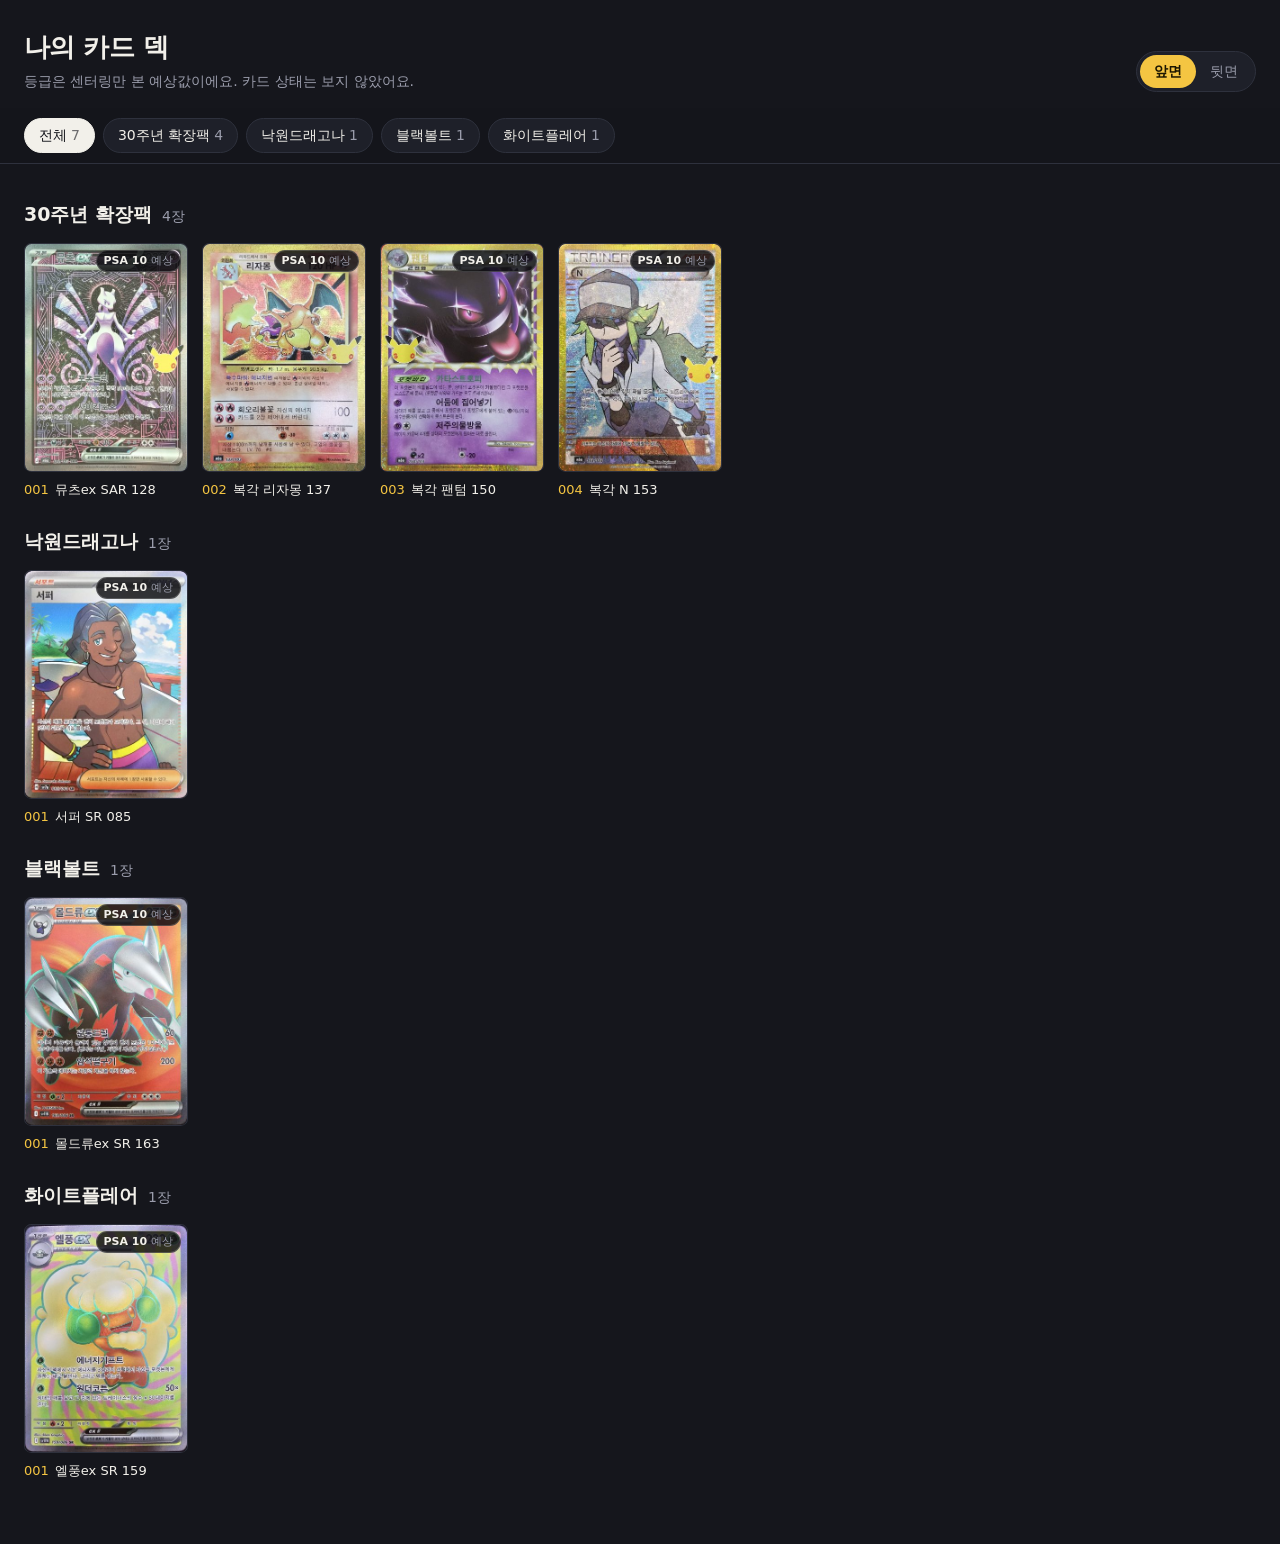
==== index.html @ 9128976f "상세 감정 화면 추가, 카드 4장 추가(복각 N, 서퍼, 몰드류ex, 엘풍ex) - 상세 감정(모서리, 옆면): add.py가 card-centering의 condition.py로" ====
<!doctype html>
<html lang="ko">
<head>
<meta charset="utf-8">
<meta name="viewport" content="width=device-width, initial-scale=1">
<meta name="color-scheme" content="dark">
<meta name="theme-color" content="#15161c">
<meta name="description" content="세트별로 모은 카드의 앞뒷면 사진과 센터링 측정값">
<title>나의 카드 덱</title>
<link rel="stylesheet" href="style.css">
</head>
<body>
<header class="top">
  <div class="title">
    <h1>나의 카드 덱</h1>
    <p id="summary" class="summary"></p>
  </div>
  <div class="side-toggle" role="group" aria-label="보이는 면">
    <button type="button" data-side="front" aria-pressed="true">앞면</button>
    <button type="button" data-side="back" aria-pressed="false">뒷면</button>
  </div>
</header>

<nav id="tabs" class="tabs" aria-label="세트"></nav>

<main id="deck"></main>

<div id="viewer" class="viewer" hidden>
  <div class="viewer-backdrop" data-close></div>
  <div class="viewer-body" role="dialog" aria-modal="true" aria-labelledby="viewer-name">
    <button type="button" class="icon-btn close" data-close aria-label="닫기">
      <svg class="ico" viewBox="0 0 24 24"><path d="M6 6l12 12M18 6L6 18"/></svg>
    </button>
    <div class="stage">
      <button type="button" class="icon-btn nav prev" aria-label="이전 카드">
        <svg class="ico" viewBox="0 0 24 24"><path d="M15 5l-7 7 7 7"/></svg>
      </button>
      <div class="flip" id="flip" role="button" tabindex="0" aria-label="카드 뒤집기" title="눌러서 뒤집기">
        <div class="flip-inner">
          <div class="face face-front"></div>
          <div class="face face-back"></div>
        </div>
      </div>
      <button type="button" class="icon-btn nav next" aria-label="다음 카드">
        <svg class="ico" viewBox="0 0 24 24"><path d="M9 5l7 7-7 7"/></svg>
      </button>
    </div>
    <aside class="viewer-info">
      <p class="viewer-set" id="viewer-set"></p>
      <h2 id="viewer-name"></h2>
      <button type="button" class="flip-btn" id="flip-btn">
        <svg class="ico" viewBox="0 0 24 24"><path d="M4 12a8 8 0 0 1 14-5.3M20 12a8 8 0 0 1-14 5.3M18 3v4h-4M6 21v-4h4"/></svg>
        <span>뒤집기</span>
      </button>
      <section class="centering" id="centering" aria-label="센터링"></section>
      <section class="inspect" id="inspect" aria-label="상세 감정"></section>
    </aside>
  </div>
</div>

<div id="inspector" class="inspector" hidden role="dialog" aria-modal="true" aria-labelledby="insp-title">
  <header class="insp-bar">
    <button type="button" class="back-btn" id="insp-back">
      <svg class="ico" viewBox="0 0 24 24"><path d="M15 5l-7 7 7 7"/></svg>
      <span>카드로</span>
    </button>
    <div class="insp-title">
      <p class="viewer-set" id="insp-set"></p>
      <h2 id="insp-title"></h2>
    </div>
    <button type="button" class="mark-toggle" id="insp-toggle" aria-pressed="true">레드마크 표시</button>
  </header>
  <div class="insp-body" id="insp-body"></div>
  <p class="cnote insp-note">등급이 아니라 사진으로 찾은 흠 의심 자리예요. 빨간 번호는 흠 의심, 주황 점선은 조명 반사일 수 있는 곳이에요. 목록을 누르면 카드 위 표시가 깜빡여요. 루페로 한 번 더 확인해 주세요.</p>
</div>

<script src="cards.js"></script>
<script src="app.js"></script>
</body>
</html>
---- style.css ----
:root {
  --bg: #15161c;
  --panel: #1e2029;
  --line: #2e313d;
  --ink: #f2f0ea;
  --muted: #9a9cab;
  --accent: #f4c542;
  --accent-ink: #1b1600;
  --warn: #ff9f6b;
  --scrim: rgba(8, 8, 12, .9);
  --chip-bg: rgba(10, 10, 14, .82);
  --chip-line: rgba(255, 255, 255, .18);
  --mark-red: #ef4444;
  --mark-amber: #f59e0b;
  color-scheme: dark;
  --card-ratio: 63 / 88;
  --radius: 4.5% / 3.2%;
}

* { box-sizing: border-box; }
html { -webkit-text-size-adjust: 100%; }
body {
  margin: 0;
  background: var(--bg);
  color: var(--ink);
  font-family: Pretendard, "Apple SD Gothic Neo", "Malgun Gothic", system-ui, sans-serif;
  line-height: 1.5;
}
button { font: inherit; color: inherit; cursor: pointer; }
::selection { background: var(--accent); color: var(--accent-ink); }
:focus-visible { outline: 2px solid var(--accent); outline-offset: 2px; }
.ico { width: 20px; height: 20px; fill: none; stroke: currentColor; stroke-width: 2; stroke-linecap: round; stroke-linejoin: round; }

/* 상단 */
.top {
  display: flex; align-items: flex-end; justify-content: space-between; gap: 16px;
  padding: 28px 24px 16px; max-width: 1280px; margin: 0 auto;
}
h1 { margin: 0; font-size: 26px; letter-spacing: -0.02em; }
.summary { margin: 4px 0 0; color: var(--muted); font-size: 14px; }
.side-toggle { display: inline-flex; background: var(--panel); border: 1px solid var(--line); border-radius: 999px; padding: 3px; flex: none; }
.side-toggle button { position: relative; border: 0; background: none; padding: 6px 14px; border-radius: 999px; font-size: 14px; color: var(--muted); }
.side-toggle button[aria-pressed="true"] { background: var(--accent); color: var(--accent-ink); font-weight: 700; }

/* 세트 탭 */
.tabs {
  position: sticky; top: 0; z-index: 5;
  display: flex; gap: 8px; overflow-x: auto; scrollbar-width: none;
  padding: 10px 24px; background: color-mix(in srgb, var(--bg) 92%, transparent);
  backdrop-filter: blur(8px); border-bottom: 1px solid var(--line);
}
.tabs::-webkit-scrollbar { display: none; }
/* 보이는 크기는 그대로 두고 누르는 영역만 위아래로 넓혀 44px 가까이 */
.side-toggle button::after, .tab::after { content: ""; position: absolute; inset: -6px 0; }
.tab {
  position: relative; flex: none; border: 1px solid var(--line); background: var(--panel);
  padding: 6px 14px; border-radius: 999px; font-size: 14px; white-space: nowrap;
}
.tab .count { color: var(--muted); margin-left: 4px; font-variant-numeric: tabular-nums; }
.tab[aria-pressed="true"] { background: var(--ink); color: var(--bg); border-color: var(--ink); }
.tab[aria-pressed="true"] .count { color: inherit; opacity: .6; }

/* 덱 */
main { max-width: 1280px; margin: 0 auto; padding: 8px 24px 64px; }
.set { padding-top: 28px; scroll-margin-top: 56px; }
.set-head { display: flex; align-items: baseline; gap: 10px; margin-bottom: 14px; }
.set-head h2 { margin: 0; font-size: 19px; }
.set-head span { color: var(--muted); font-size: 14px; }
.grid { display: grid; grid-template-columns: repeat(auto-fill, minmax(150px, 1fr)); gap: 18px 14px; }

.card { all: unset; cursor: pointer; display: block; }
.card:focus-visible { outline: none; }
.card:focus-visible .thumb { outline: 3px solid var(--accent); outline-offset: 3px; }
.thumb {
  position: relative; aspect-ratio: var(--card-ratio); border-radius: var(--radius);
  overflow: hidden; background: var(--panel); border: 1px solid var(--line);
  transition: transform .18s ease, box-shadow .18s ease;
}
.card:hover .thumb { transform: translateY(-4px); box-shadow: 0 12px 24px rgba(0,0,0,.45); }
.thumb img, .face img { width: 100%; height: 100%; object-fit: cover; display: block; }
.missing { position: absolute; inset: 0; display: grid; place-items: center; color: var(--muted); font-size: 13px; text-align: center; padding: 8px; }
.card-meta { display: flex; gap: 6px; margin-top: 8px; font-size: 13px; }
.card-meta .no { color: var(--accent); font-variant-numeric: tabular-nums; flex: none; }
.card-meta .name { overflow: hidden; text-overflow: ellipsis; white-space: nowrap; }

/* 빈 상태 */
.empty { max-width: 560px; margin: 48px auto; background: var(--panel); border: 1px solid var(--line); border-radius: 12px; padding: 24px; }
.empty h2 { margin: 0 0 8px; font-size: 18px; }
.empty code, .empty pre { font-family: Consolas, "D2Coding", monospace; font-size: 13px; }
.empty pre { background: var(--bg); padding: 12px; border-radius: 8px; overflow-x: auto; }
.empty p { color: var(--muted); margin: 8px 0; }

/* 크게 보기 */
.viewer { position: fixed; inset: 0; z-index: 20; overflow-y: auto; }
.viewer[hidden] { display: none; }
.viewer-backdrop { position: fixed; inset: 0; background: var(--scrim); }
.viewer-body {
  position: relative; min-height: 100%; display: flex; align-items: flex-start; justify-content: center;
  gap: 28px; padding: 24px 72px; pointer-events: none;
}
.viewer-body > * { pointer-events: auto; }
/* 오른쪽 설명이 길어져도 카드는 화면 가운데에 붙어 있게 */
.stage { display: flex; align-items: center; gap: 16px; position: sticky; top: max(24px, calc(50vh - min(279px, 50vh - 32px))); }
.flip { width: min(400px, calc((100vh - 64px) * 63 / 88)); width: min(400px, calc((100dvh - 64px) * 63 / 88)); aspect-ratio: var(--card-ratio); perspective: 1600px; cursor: pointer; flex: none; }
.flip-inner { position: relative; width: 100%; height: 100%; transform-style: preserve-3d; transition: transform .55s cubic-bezier(.3,.7,.3,1); }
.flip:focus-visible { outline: none; }
.flip:focus-visible .face { outline: 3px solid var(--accent); outline-offset: 4px; }
.flip.flipped .flip-inner { transform: rotateY(180deg); }
.face { position: absolute; inset: 0; backface-visibility: hidden; border-radius: var(--radius); overflow: hidden; background: var(--panel); box-shadow: 0 20px 50px rgba(0,0,0,.6); }
.face-back { transform: rotateY(180deg); }
.viewer-info { width: 320px; flex: none; margin-top: max(0px, calc(50vh - min(279px, 50vh - 32px) - 24px)); padding-bottom: 24px; }
.viewer-set { margin: 0; color: var(--muted); font-size: 13px; }
.viewer-info h2 { margin: 2px 0 12px; font-size: 20px; }
.icon-btn { border: 1px solid var(--line); background: var(--panel); width: 44px; height: 44px; border-radius: 50%; display: grid; place-items: center; flex: none; }
.icon-btn:disabled { opacity: .25; cursor: default; }
.close { position: fixed; top: 16px; right: 16px; z-index: 2; }
.flip-btn { display: inline-flex; align-items: center; gap: 6px; border: 0; background: var(--accent); color: var(--accent-ink); font-weight: 700; padding: 8px 16px; border-radius: 999px; }
.flip-btn .ico { width: 18px; height: 18px; }

/* 센터링 */
.centering { margin-top: 20px; background: var(--panel); border: 1px solid var(--line); border-radius: 12px; padding: 16px; font-size: 14px; }
.centering h3 { margin: 0 0 10px; font-size: 14px; color: var(--muted); font-weight: 600; }
.ctable { width: 100%; border-collapse: collapse; font-variant-numeric: tabular-nums; }
.ctable th, .ctable td { padding: 6px 4px; text-align: left; border-bottom: 1px solid var(--line); }
.ctable thead th { color: var(--muted); font-weight: 500; font-size: 12px; }
.ctable tbody th { font-weight: 600; width: 3.5em; }
.ctable tr.now th { color: var(--accent); }
.ctable .low { display: block; color: var(--warn); font-size: 11px; }
.grades-title { margin: 16px 0 8px !important; }
.grades { display: grid; grid-template-columns: 1fr 1fr; gap: 6px; margin: 0 0 10px; }
.grade { background: var(--bg); border: 1px solid var(--line); border-radius: 8px; padding: 6px 10px; }
.grade .co { display: block; font-size: 11px; color: var(--muted); }
.grade .g { font-weight: 700; }
.grade .edge { margin-left: 4px; font-size: 11px; color: var(--accent); font-weight: 600; }
.grade .by { display: block; margin-top: 2px; font-size: 11px; color: var(--muted); }
.edges { margin: 0 0 12px; padding: 0; list-style: none; font-size: 12px; color: var(--muted); }
.edges li { padding: 3px 0 3px 10px; text-indent: -10px; }
.edges b { color: var(--accent); font-weight: 600; }
.overlays { display: flex; gap: 12px; font-size: 13px; }
.overlays a { color: var(--ink); text-underline-offset: 3px; }
.cnote { margin: 10px 0 0; color: var(--muted); font-size: 12px; line-height: 1.6; }
.centering.none { color: var(--muted); }

/* 상세 감정: 카드 위 레드마크 */
.marks { position: absolute; inset: 0; width: 100%; height: 100%; pointer-events: none; overflow: visible; }
.inspector.hide-marks .marks { display: none; }
.mark .ring { fill: none; stroke-width: .45; }
.mark.find .ring { stroke: var(--mark-red); }
.mark.sus .ring { stroke: var(--mark-amber); stroke-dasharray: 1 .7; }
.mark .dot { stroke: rgba(0, 0, 0, .55); stroke-width: .15; }
.mark.find .dot { fill: var(--mark-red); }
.mark.sus .dot { fill: var(--mark-amber); }
.mark text { fill: #fff; font-size: 1.9px; font-weight: 700; text-anchor: middle; dominant-baseline: central; }
.mark.sus text { fill: #1b1200; }
.mark.pulse .ring { animation: mark-pulse .5s ease-out 3; transform-box: fill-box; transform-origin: center; }
@keyframes mark-pulse { 0% { transform: scale(1); } 50% { transform: scale(1.6); stroke-width: .7; } 100% { transform: scale(1); } }

.inspect { margin-top: 12px; background: var(--panel); border: 1px solid var(--line); border-radius: 12px; padding: 16px; font-size: 14px; text-align: left; }
.inspect-head { display: flex; align-items: center; justify-content: space-between; gap: 8px; margin-bottom: 8px; }
.inspect h3 { margin: 0; font-size: 14px; color: var(--muted); font-weight: 600; }
.mark-toggle { position: relative; border: 1px solid var(--line); background: var(--bg); color: var(--muted); border-radius: 999px; padding: 4px 12px; font-size: 12px; }
.mark-toggle::after { content: ""; position: absolute; inset: -8px -4px; }
.mark-toggle[aria-pressed="true"] { border-color: var(--mark-red); color: var(--mark-red); }
.inspect h4 { margin: 12px 0 6px; font-size: 13px; font-weight: 600; }
.inspect h4 .cnt { color: var(--muted); font-weight: 400; margin-left: 6px; }
.mlist { list-style: none; margin: 0; padding: 0; display: grid; gap: 2px; }
.mlist button { all: unset; box-sizing: border-box; display: flex; gap: 8px; align-items: flex-start; width: 100%; padding: 6px 8px; border-radius: 8px; cursor: pointer; font-size: 13px; line-height: 1.45; }
.mlist button:hover { background: var(--bg); }
.mlist button:focus-visible { outline: 2px solid var(--accent); outline-offset: 1px; }
.mlist .no { flex: none; min-width: 24px; height: 20px; padding: 0 5px; border-radius: 999px; display: grid; place-items: center; font-size: 11px; font-weight: 700; color: #fff; font-variant-numeric: tabular-nums; }
.mlist .find .no { background: var(--mark-red); }
.mlist .sus .no { background: var(--mark-amber); color: #1b1200; }
.inspect .none-line { margin: 4px 0 0; color: var(--muted); font-size: 13px; }
.inspect .sum { margin: 0 0 12px; font-size: 13px; }
.inspect .sum b { color: var(--mark-red); }
.open-insp { display: inline-flex; align-items: center; gap: 6px; border: 1px solid var(--mark-red); background: transparent; color: var(--ink); font-weight: 600; padding: 8px 16px; border-radius: 999px; }
.open-insp:hover { background: color-mix(in srgb, var(--mark-red) 14%, transparent); }
.open-insp .ico { width: 16px; height: 16px; }

/* 상세 감정 화면 (크게 보기와 따로) */
.inspector { position: fixed; inset: 0; z-index: 30; overflow-y: auto; background: var(--bg); }
.inspector[hidden] { display: none; }
.insp-bar { position: sticky; top: 0; z-index: 2; display: flex; align-items: center; gap: 16px; padding: 12px 24px;
  background: color-mix(in srgb, var(--bg) 92%, transparent); backdrop-filter: blur(8px); border-bottom: 1px solid var(--line); }
.back-btn { position: relative; display: inline-flex; align-items: center; gap: 4px; border: 1px solid var(--line); background: var(--panel); border-radius: 999px; padding: 8px 14px 8px 10px; flex: none; }
.back-btn::after { content: ""; position: absolute; inset: -4px 0; }
.insp-title { flex: 1; min-width: 0; }
.insp-title h2 { margin: 0; font-size: 18px; overflow: hidden; text-overflow: ellipsis; white-space: nowrap; }
.insp-body { max-width: 1120px; margin: 0 auto; padding: 24px; display: grid; grid-template-columns: 1fr 1fr; gap: 32px; }
.iface h3 { margin: 0 0 12px; font-size: 16px; }
.iface h3 .cnt { color: var(--muted); font-weight: 400; font-size: 13px; margin-left: 8px; }
.ifig { position: relative; width: min(100%, 480px); aspect-ratio: var(--card-ratio); border-radius: var(--radius); overflow: hidden; background: var(--panel); box-shadow: 0 16px 40px rgba(0,0,0,.5); margin: 0 0 16px; }
.ifig img { width: 100%; height: 100%; object-fit: cover; display: block; }
.iface .mlist { max-width: 480px; }
.iface .cnote { max-width: 480px; }
.insp-note { max-width: 1120px; margin: 0 auto; padding: 0 24px 40px; }

/* 덱 썸네일의 등급 표시 */
.badge { position: absolute; top: 6px; right: 6px; background: var(--chip-bg); color: var(--ink); font-size: 11px; font-weight: 700; padding: 2px 7px; border-radius: 999px; border: 1px solid var(--chip-line); white-space: nowrap; }
.badge .x { font-weight: 500; color: var(--muted); }

@media (max-width: 860px) {
  .viewer-body { flex-direction: column; justify-content: flex-start; gap: 16px; padding: 76px 16px 32px; }
  .viewer-body { align-items: center; }
  .stage { gap: 10px; position: static; }
  .inspect-head { justify-content: flex-start; }
  .flip { width: min(calc(100vw - 128px), 360px); }
  .viewer-info { width: min(100%, 420px); text-align: center; margin-top: 0; }
  .centering { text-align: left; }
}
@media (max-width: 860px) {
  .insp-body { grid-template-columns: 1fr; padding: 16px; gap: 28px; }
  .ifig { width: min(100%, 420px); margin-inline: auto; }
  .insp-bar { padding: 10px 16px; gap: 10px; }
  .insp-title h2 { font-size: 16px; }
  .insp-note { padding: 0 16px 32px; }
}
@media (max-width: 600px) {
  .top { padding: 20px 16px 12px; }
  h1 { font-size: 22px; }
  .tabs { padding: 8px 16px; }
  main { padding: 4px 16px 48px; }
  .grid { grid-template-columns: repeat(auto-fill, minmax(104px, 1fr)); gap: 14px 10px; }
  .badge { top: 4px; right: 4px; font-size: 10px; padding: 1px 5px; }
  .stage { display: grid; grid-template-columns: 1fr 1fr; justify-items: center; }
  .flip { grid-column: 1 / -1; grid-row: 1; width: min(calc(100vw - 32px), 400px); }
  .nav.prev { grid-row: 2; justify-self: end; }
  .nav.next { grid-row: 2; justify-self: start; }
}

@media (prefers-reduced-motion: reduce) {
  .flip-inner, .thumb { transition: none; }
  .mark.pulse .ring { animation: none; stroke-width: .8; }
}
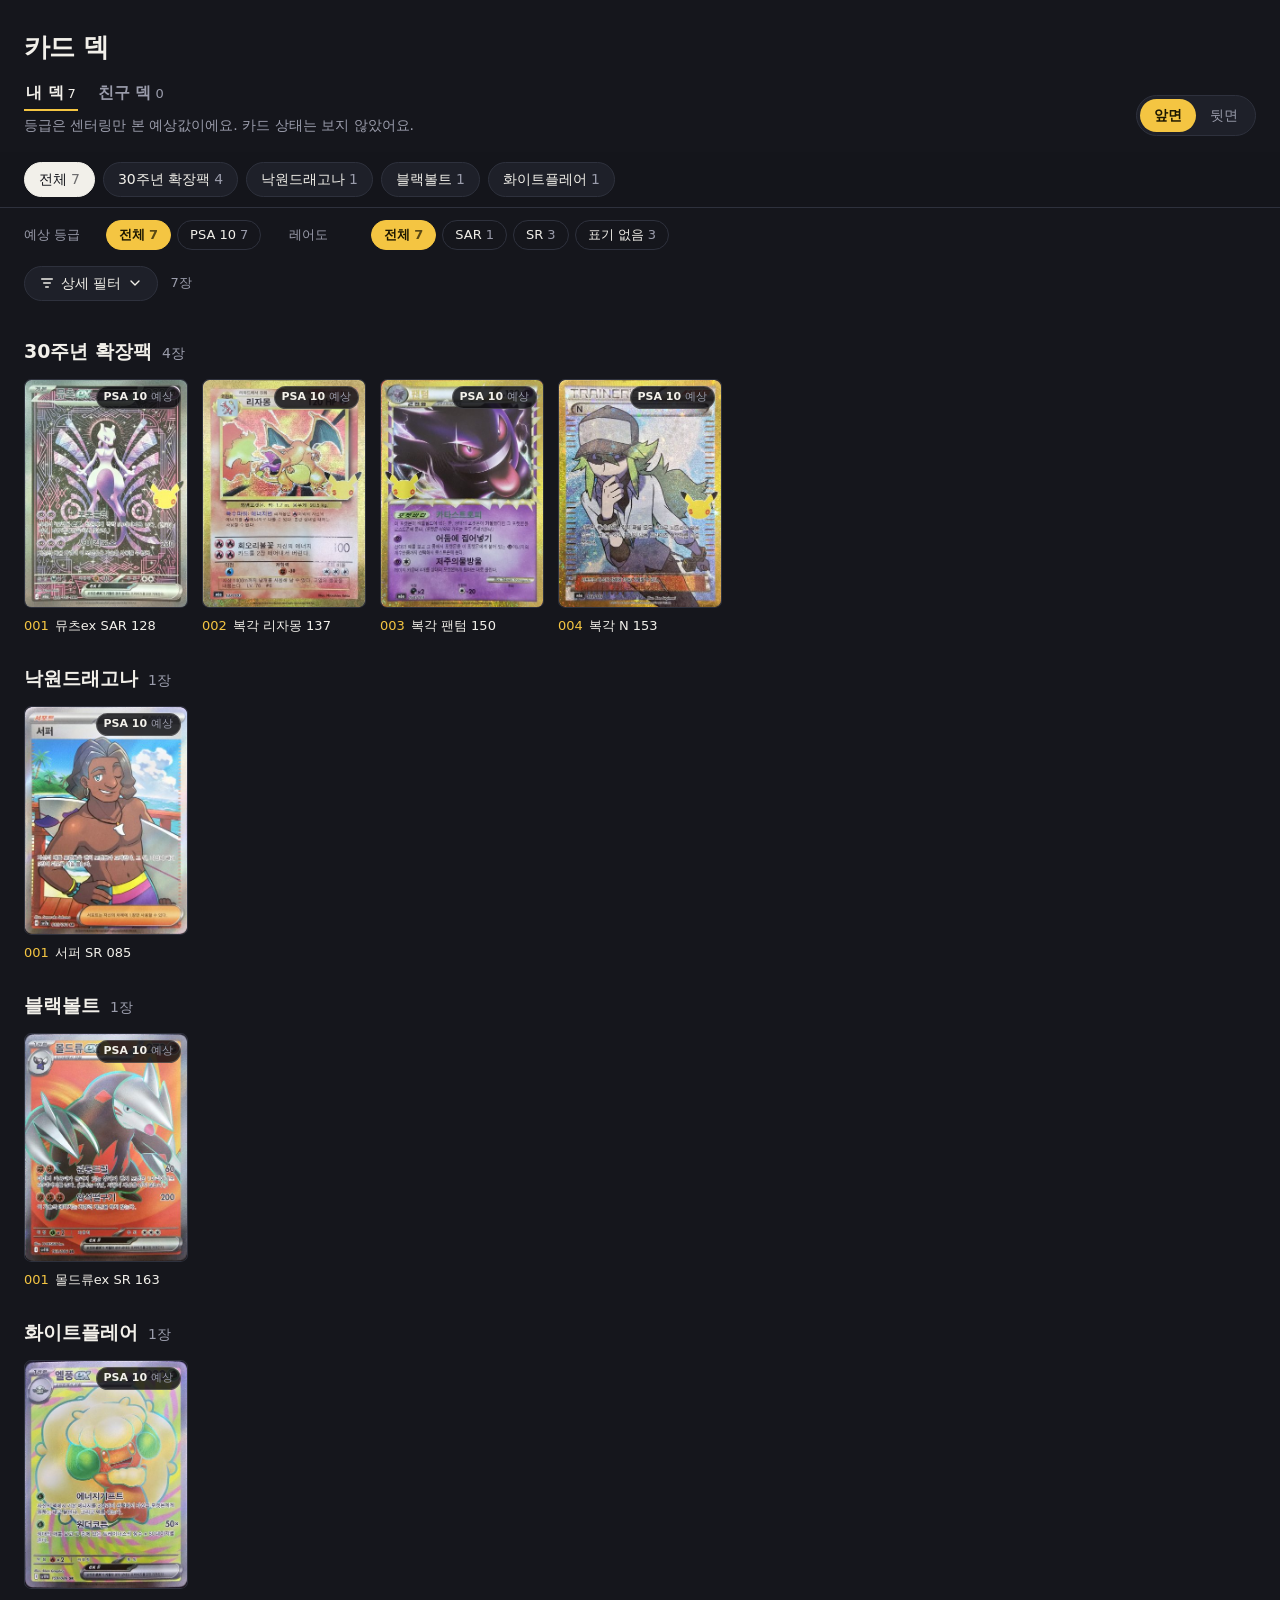
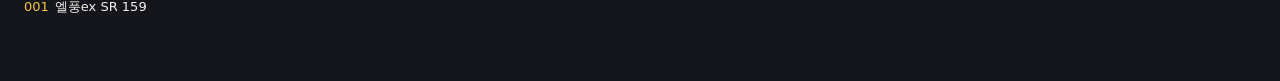
==== commit 08abd193: "덱 구분(내 덱/친구 덱)과 앱 설치(PWA) 추가 - 카드를 cards/<NN-덱>/<NN-세트>/ 구조로 옮기고 친구 덱 추가 - manifest.webmanifest, 서비스" ====
--- a/index.html
+++ b/index.html
@@ -6,13 +6,19 @@
 <meta name="color-scheme" content="dark">
 <meta name="theme-color" content="#15161c">
 <meta name="description" content="세트별로 모은 카드의 앞뒷면 사진과 센터링 측정값">
-<title>나의 카드 덱</title>
+<title>카드 덱</title>
+<link rel="manifest" href="manifest.webmanifest">
+<link rel="icon" href="icons/icon.svg" type="image/svg+xml">
+<link rel="apple-touch-icon" href="icons/icon-180.png">
+<meta name="apple-mobile-web-app-capable" content="yes">
+<meta name="apple-mobile-web-app-title" content="카드 덱">
 <link rel="stylesheet" href="style.css">
 </head>
 <body>
 <header class="top">
   <div class="title">
-    <h1>나의 카드 덱</h1>
+    <h1>카드 덱</h1>
+    <div id="decks" class="deck-switch" role="group" aria-label="덱 고르기"></div>
     <p id="summary" class="summary"></p>
   </div>
   <div class="side-toggle" role="group" aria-label="보이는 면">
@@ -22,6 +28,7 @@
 </header>
 
 <nav id="tabs" class="tabs" aria-label="세트"></nav>
+<div id="grades" class="grades-filter"></div>
 
 <main id="deck"></main>
 
@@ -76,5 +83,8 @@
 
 <script src="cards.js"></script>
 <script src="app.js"></script>
+<script>
+if ('serviceWorker' in navigator) navigator.serviceWorker.register('sw.js').catch(() => {});
+</script>
 </body>
 </html>
--- a/style.css
+++ b/style.css
@@ -59,6 +59,40 @@
 .tab .count { color: var(--muted); margin-left: 4px; font-variant-numeric: tabular-nums; }
 .tab[aria-pressed="true"] { background: var(--ink); color: var(--bg); border-color: var(--ink); }
 .tab[aria-pressed="true"] .count { color: inherit; opacity: .6; }
+
+/* 덱 고르기 (내 덱 / 친구 덱) */
+.deck-switch { display: flex; gap: 4px; margin-top: 10px; flex-wrap: wrap; }
+.deck-btn { position: relative; border: 0; background: none; color: var(--muted); padding: 4px 2px; margin-right: 14px; font-size: 16px; font-weight: 600; border-bottom: 2px solid transparent; }
+.deck-btn::after { content: ""; position: absolute; inset: -10px -6px; }
+.deck-btn .count { font-size: 13px; font-weight: 400; margin-left: 4px; font-variant-numeric: tabular-nums; }
+.deck-btn[aria-pressed="true"] { color: var(--ink); border-bottom-color: var(--accent); }
+
+/* 예상 등급 필터 */
+.grades-filter { display: flex; align-items: center; gap: 6px; flex-wrap: wrap; max-width: 1280px; margin: 0 auto; padding: 12px 24px 0; }
+.grades-filter[hidden] { display: none; }
+.grades-filter { flex-direction: column; align-items: stretch; }
+.grades-filter .lbl { color: var(--muted); font-size: 13px; width: 76px; flex: none; }
+.fbasic { display: flex; flex-wrap: wrap; gap: 6px 28px; margin-bottom: 10px; }
+.fbar { display: flex; align-items: center; gap: 12px; flex-wrap: wrap; }
+.ftoggle .chev { display: inline-flex; transition: transform .15s ease; }
+.ftoggle[aria-expanded="true"] .chev { transform: rotate(180deg); }
+.ftoggle { position: relative; display: inline-flex; align-items: center; gap: 6px; border: 1px solid var(--line); background: var(--panel); border-radius: 999px; padding: 6px 14px; font-size: 14px; }
+.ftoggle::after { content: ""; position: absolute; inset: -6px -2px; }
+.ftoggle .ico { width: 16px; height: 16px; }
+.ftoggle[aria-expanded="true"] { border-color: var(--accent); }
+.fbadge { background: var(--accent); color: var(--accent-ink); border-radius: 999px; font-size: 11px; font-weight: 700; min-width: 18px; height: 18px; display: grid; place-items: center; padding: 0 5px; }
+.fcount { color: var(--muted); font-size: 13px; font-variant-numeric: tabular-nums; }
+.fclear { border: 0; background: none; color: var(--accent); font-size: 13px; text-decoration: underline; text-underline-offset: 3px; padding: 6px 2px; }
+.fpanel { display: grid; gap: 8px; margin-top: 12px; padding: 14px 16px; background: var(--panel); border: 1px solid var(--line); border-radius: 12px; }
+.fpanel[hidden] { display: none; }
+.gchip.zero { opacity: .38; }
+.fgroup { display: flex; align-items: center; gap: 6px; flex-wrap: wrap; }
+.gchip { position: relative; border: 1px solid var(--line); background: transparent; color: var(--ink); padding: 4px 12px; border-radius: 999px; font-size: 13px; white-space: nowrap; }
+.gchip::after { content: ""; position: absolute; inset: -8px -2px; }
+.gchip .count { color: var(--muted); margin-left: 4px; font-variant-numeric: tabular-nums; }
+.gchip[aria-pressed="true"] { background: var(--accent); border-color: var(--accent); color: var(--accent-ink); font-weight: 700; }
+.gchip[aria-pressed="true"] .count { color: inherit; opacity: .7; }
+.filter-empty { color: var(--muted); padding: 48px 0; text-align: center; }
 
 /* 덱 */
 main { max-width: 1280px; margin: 0 auto; padding: 8px 24px 64px; }
@@ -137,7 +171,7 @@
 .edges li { padding: 3px 0 3px 10px; text-indent: -10px; }
 .edges b { color: var(--accent); font-weight: 600; }
 .overlays { display: flex; gap: 12px; font-size: 13px; }
-.overlays a { color: var(--ink); text-underline-offset: 3px; }
+.overlays a { color: var(--ink); text-underline-offset: 3px; display: inline-flex; align-items: center; min-height: 44px; }
 .cnote { margin: 10px 0 0; color: var(--muted); font-size: 12px; line-height: 1.6; }
 .centering.none { color: var(--muted); }
 
@@ -164,7 +198,7 @@
 .inspect h4 { margin: 12px 0 6px; font-size: 13px; font-weight: 600; }
 .inspect h4 .cnt { color: var(--muted); font-weight: 400; margin-left: 6px; }
 .mlist { list-style: none; margin: 0; padding: 0; display: grid; gap: 2px; }
-.mlist button { all: unset; box-sizing: border-box; display: flex; gap: 8px; align-items: flex-start; width: 100%; padding: 6px 8px; border-radius: 8px; cursor: pointer; font-size: 13px; line-height: 1.45; }
+.mlist button { all: unset; box-sizing: border-box; display: flex; gap: 8px; align-items: flex-start; width: 100%; min-height: 44px; padding: 10px 8px; border-radius: 8px; cursor: pointer; font-size: 13px; line-height: 1.45; }
 .mlist button:hover { background: var(--bg); }
 .mlist button:focus-visible { outline: 2px solid var(--accent); outline-offset: 1px; }
 .mlist .no { flex: none; min-width: 24px; height: 20px; padding: 0 5px; border-radius: 999px; display: grid; place-items: center; font-size: 11px; font-weight: 700; color: #fff; font-variant-numeric: tabular-nums; }
@@ -173,7 +207,7 @@
 .inspect .none-line { margin: 4px 0 0; color: var(--muted); font-size: 13px; }
 .inspect .sum { margin: 0 0 12px; font-size: 13px; }
 .inspect .sum b { color: var(--mark-red); }
-.open-insp { display: inline-flex; align-items: center; gap: 6px; border: 1px solid var(--mark-red); background: transparent; color: var(--ink); font-weight: 600; padding: 8px 16px; border-radius: 999px; }
+.open-insp { display: inline-flex; align-items: center; gap: 6px; min-height: 44px; border: 1px solid var(--mark-red); background: transparent; color: var(--ink); font-weight: 600; padding: 8px 16px; border-radius: 999px; }
 .open-insp:hover { background: color-mix(in srgb, var(--mark-red) 14%, transparent); }
 .open-insp .ico { width: 16px; height: 16px; }
 
@@ -219,6 +253,11 @@
   .top { padding: 20px 16px 12px; }
   h1 { font-size: 22px; }
   .tabs { padding: 8px 16px; }
+  .grades-filter { padding: 10px 16px 0; }
+  .fpanel .fgroup .lbl { width: 100%; margin-top: 4px; }
+  .fbasic { gap: 6px; }
+  .fbasic .lbl { width: 64px; }
+  .fpanel { padding: 12px; }
   main { padding: 4px 16px 48px; }
   .grid { grid-template-columns: repeat(auto-fill, minmax(104px, 1fr)); gap: 14px 10px; }
   .badge { top: 4px; right: 4px; font-size: 10px; padding: 1px 5px; }
@@ -229,6 +268,7 @@
 }
 
 @media (prefers-reduced-motion: reduce) {
+  .ftoggle .chev { transition: none; }
   .flip-inner, .thumb { transition: none; }
   .mark.pulse .ring { animation: none; stroke-width: .8; }
 }
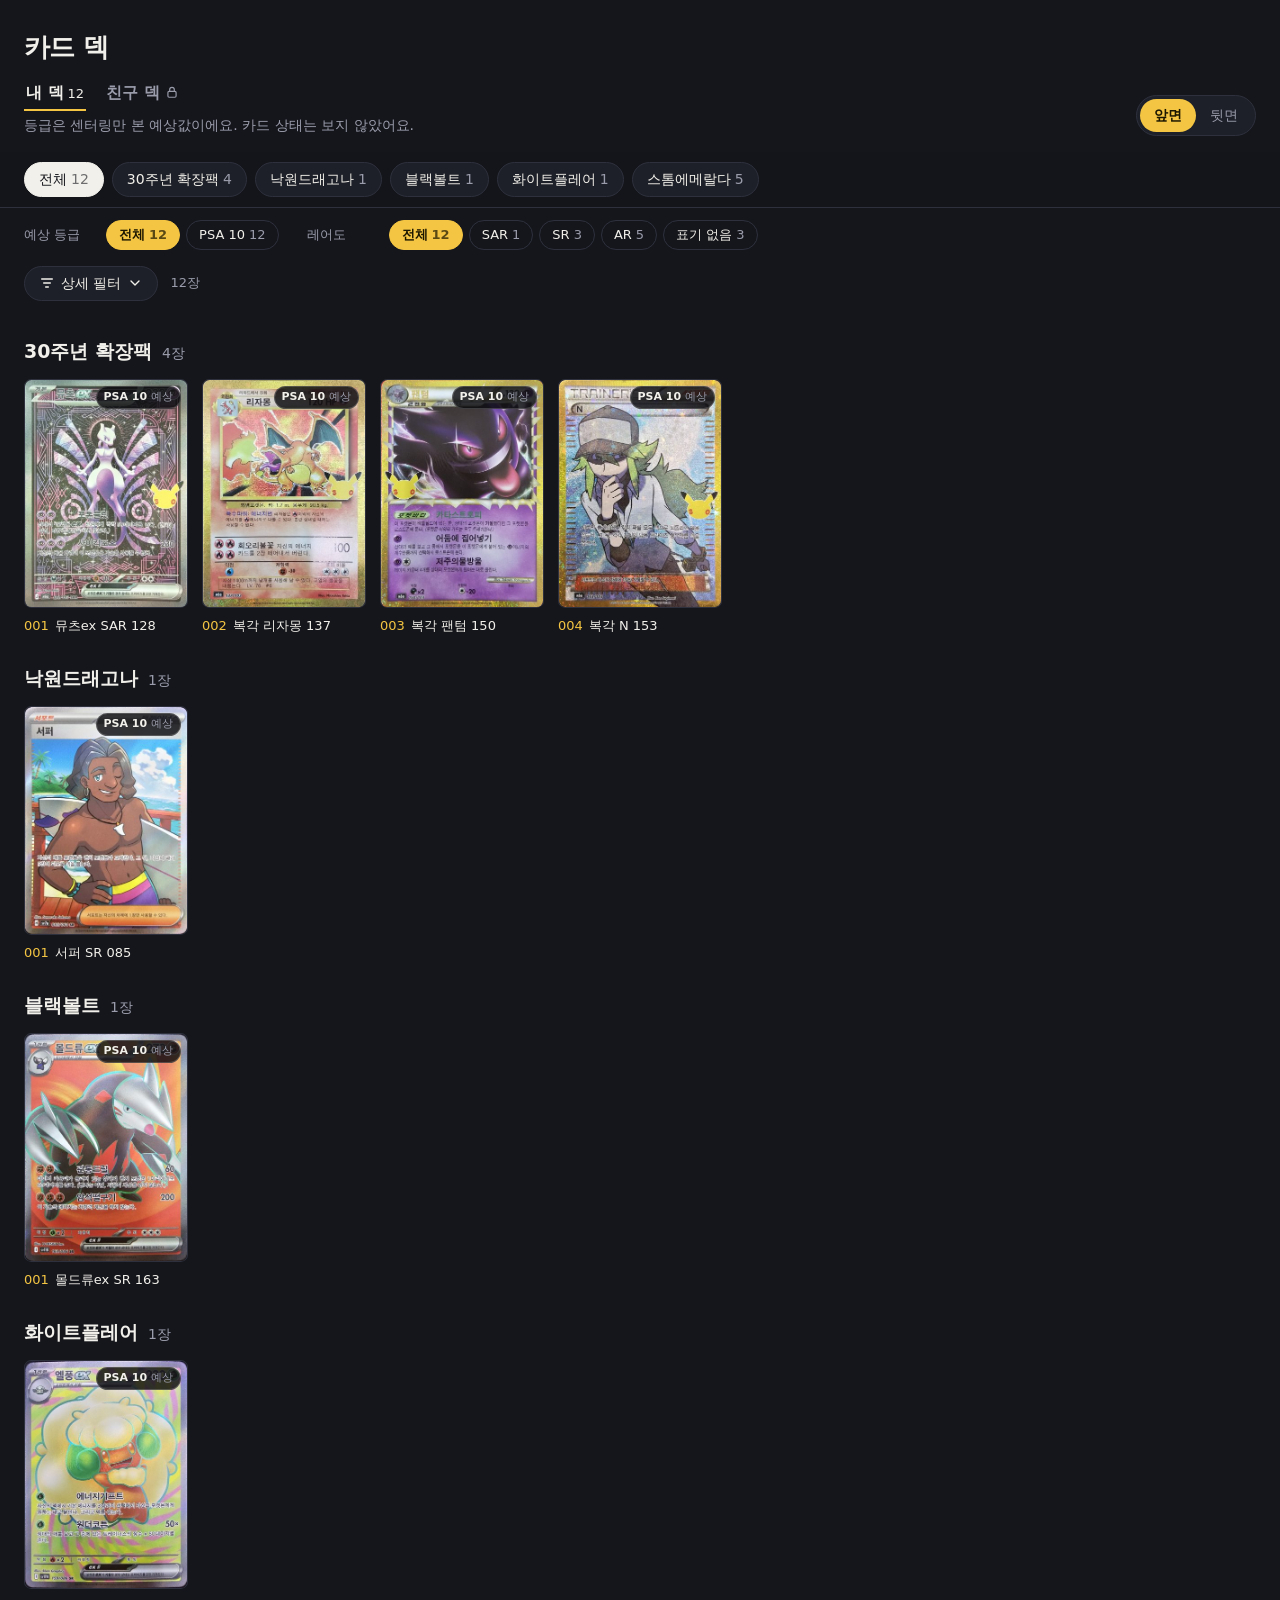
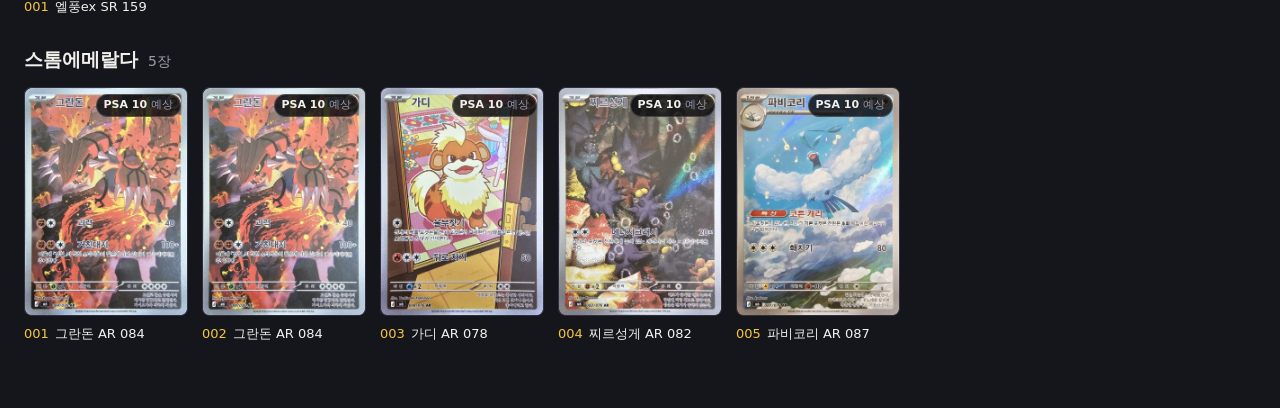
==== commit 858a5e4b: "친구 덱: 덱 번호 대신 카드마다 따로 번호를 넣어 그 카드만 보이게 Co-Authored-By: Claude Opus 5.5 <noreply@anthropic.com> Claud" ====
--- a/index.html
+++ b/index.html
@@ -82,6 +82,7 @@
 </div>
 
 <script src="cards.js"></script>
+<script src="locks.js"></script>
 <script src="app.js"></script>
 <script>
 if ('serviceWorker' in navigator) navigator.serviceWorker.register('sw.js').catch(() => {});
--- a/style.css
+++ b/style.css
@@ -66,6 +66,20 @@
 .deck-btn::after { content: ""; position: absolute; inset: -10px -6px; }
 .deck-btn .count { font-size: 13px; font-weight: 400; margin-left: 4px; font-variant-numeric: tabular-nums; }
 .deck-btn[aria-pressed="true"] { color: var(--ink); border-bottom-color: var(--accent); }
+.deck-switch { flex-direction: column; }
+.deck-switch[hidden] { display: none; }
+.deck-btns { display: flex; gap: 4px; flex-wrap: wrap; }
+.deck-btn .lock { width: 14px; height: 14px; margin-left: 5px; vertical-align: -1px; fill: none; stroke: currentColor; stroke-width: 2; }
+.deck-btn[aria-expanded="true"] { color: var(--ink); }
+.top .title { min-width: 0; }
+.pin-form { margin-top: 12px; display: flex; flex-direction: column; gap: 8px; max-width: 280px; }
+.pin-label { color: var(--muted); font-size: 14px; }
+.pin-row { display: flex; gap: 8px; }
+.pin-input { flex: 1 1 0; width: 0; min-width: 0;background: var(--panel); color: var(--ink); border: 1px solid var(--line); border-radius: 8px; padding: 9px 12px; font-size: 16px; letter-spacing: .2em; }
+.pin-input:focus { outline: 2px solid var(--accent); outline-offset: 1px; }
+.pin-ok { border: 0; border-radius: 8px; padding: 9px 18px; background: var(--accent); color: var(--accent-ink); font-size: 15px; font-weight: 700; }
+.pin-ok:disabled { opacity: .6; }
+.pin-msg { margin: 0; min-height: 1.2em; color: var(--warn); font-size: 13px; }
 
 /* 예상 등급 필터 */
 .grades-filter { display: flex; align-items: center; gap: 6px; flex-wrap: wrap; max-width: 1280px; margin: 0 auto; padding: 12px 24px 0; }
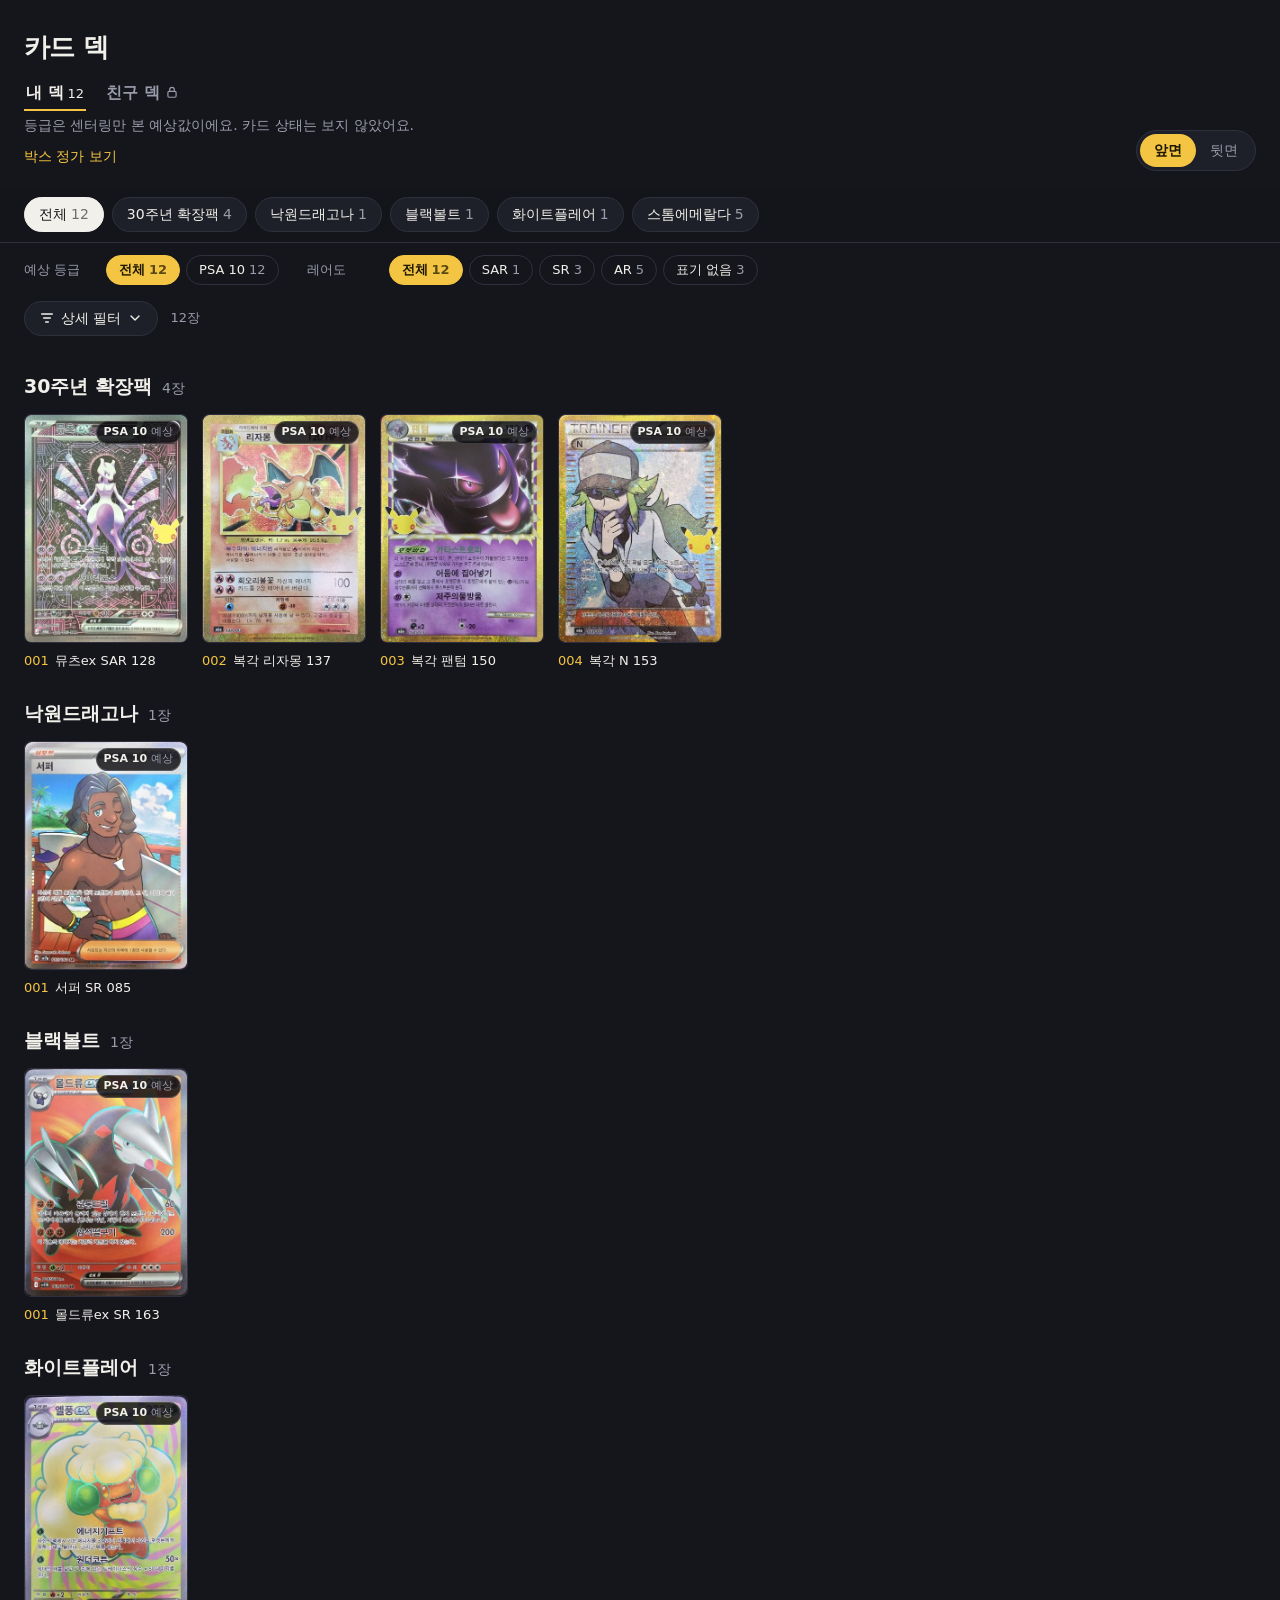
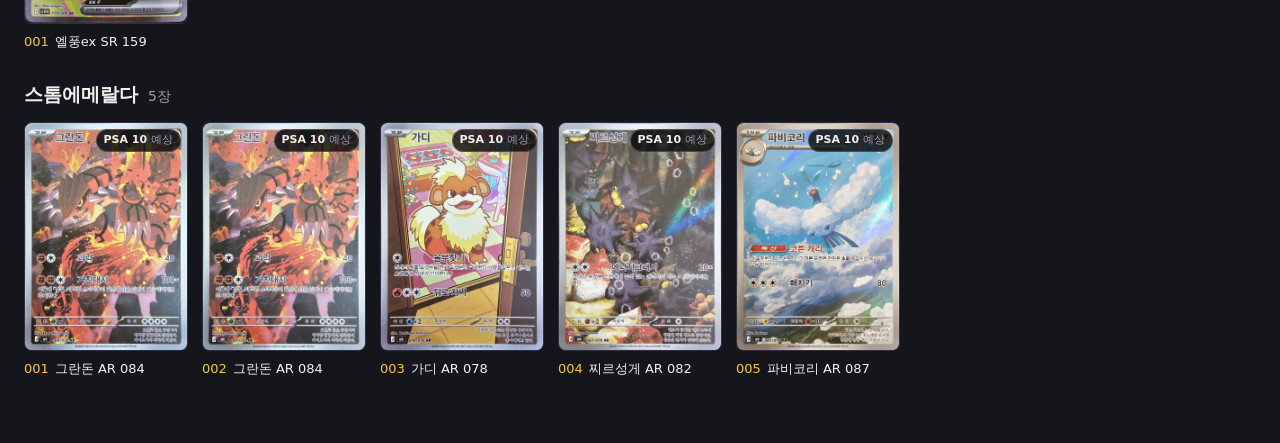
==== commit 4a521284: "박스 정가 페이지 추가: 한글판 박스별 공식 정가와 팩당 가격 Co-Authored-By: Claude Opus 5.5 <noreply@anthropic.com> Claude-Se" ====
--- a/index.html
+++ b/index.html
@@ -20,6 +20,7 @@
     <h1>카드 덱</h1>
     <div id="decks" class="deck-switch" role="group" aria-label="덱 고르기"></div>
     <p id="summary" class="summary"></p>
+    <a class="price-link" href="prices.html">박스 정가 보기</a>
   </div>
   <div class="side-toggle" role="group" aria-label="보이는 면">
     <button type="button" data-side="front" aria-pressed="true">앞면</button>
--- a/style.css
+++ b/style.css
@@ -286,3 +286,7 @@
   .flip-inner, .thumb { transition: none; }
   .mark.pulse .ring { animation: none; stroke-width: .8; }
 }
+
+/* 박스 정가 페이지 링크 */
+.price-link { display: inline-block; margin-top: 6px; padding: 4px 0; color: var(--accent); font-size: 14px; text-decoration: none; }
+.price-link:hover { text-decoration: underline; }
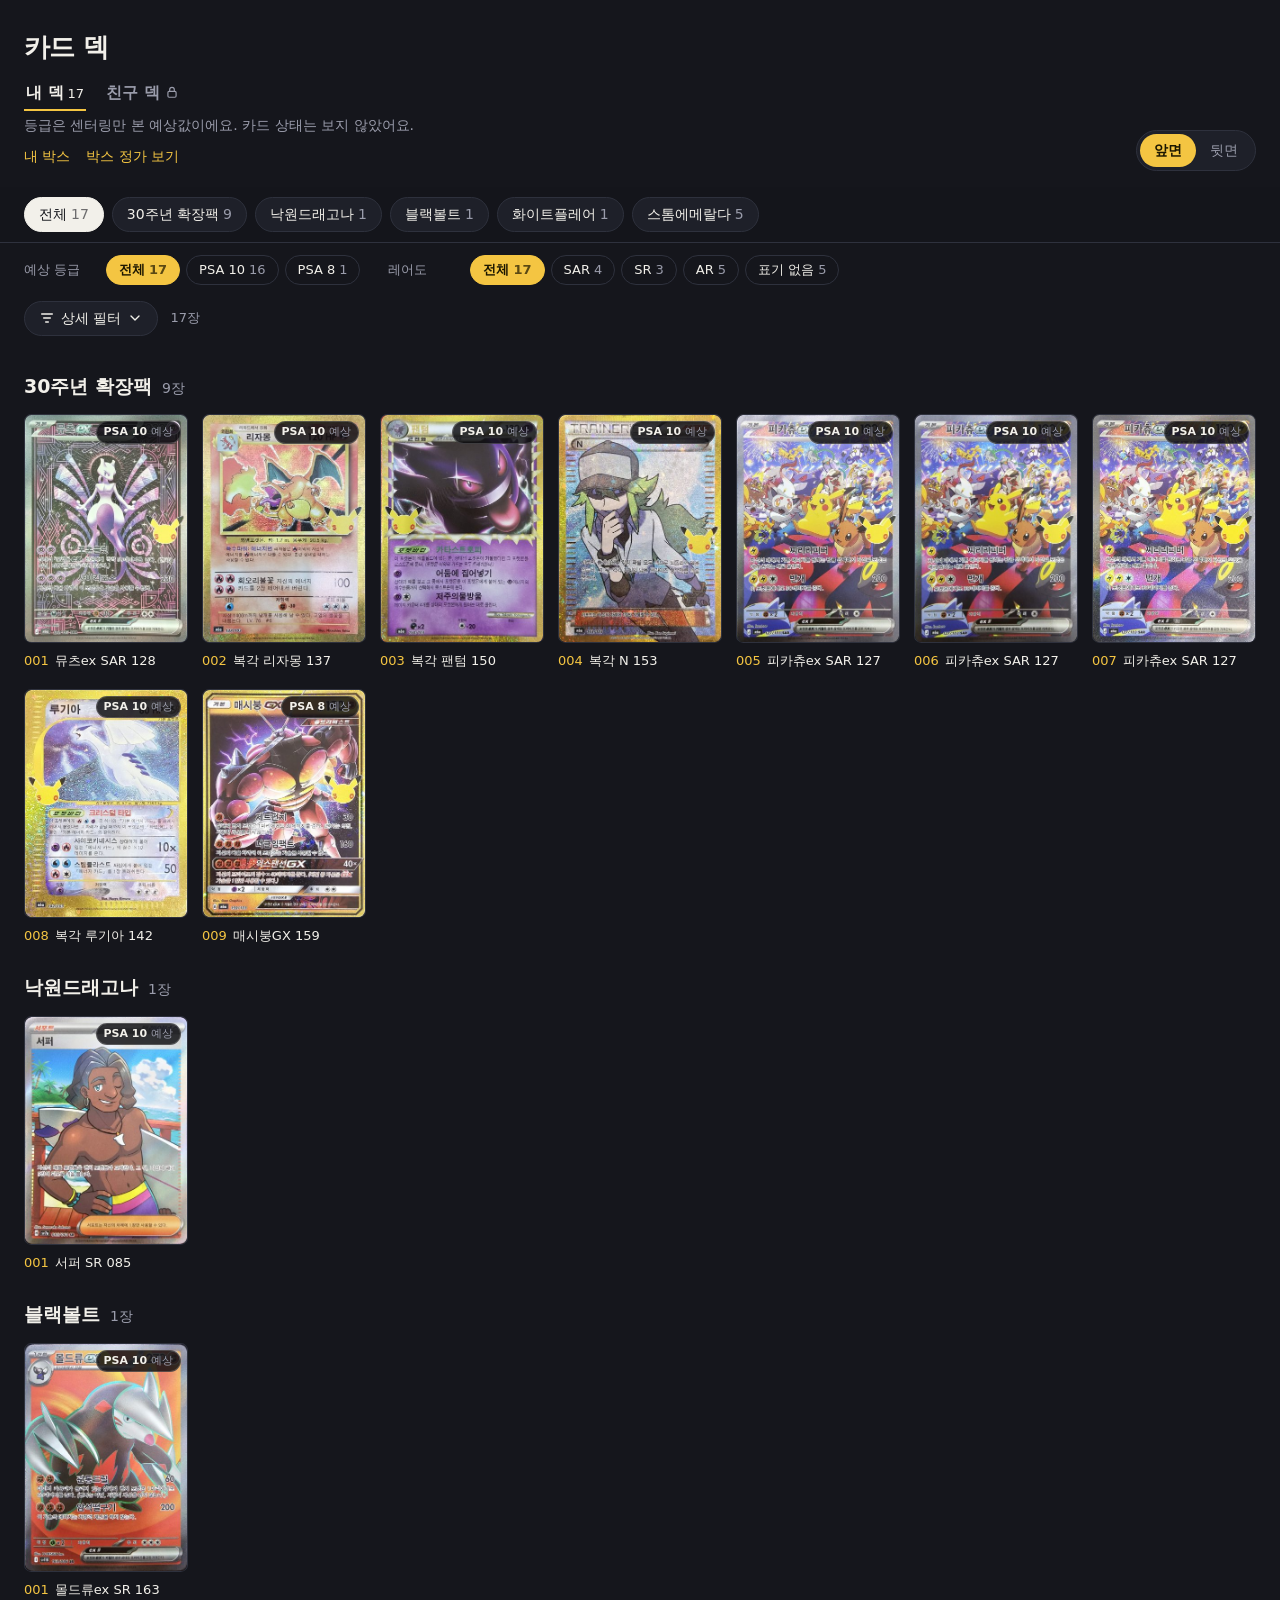
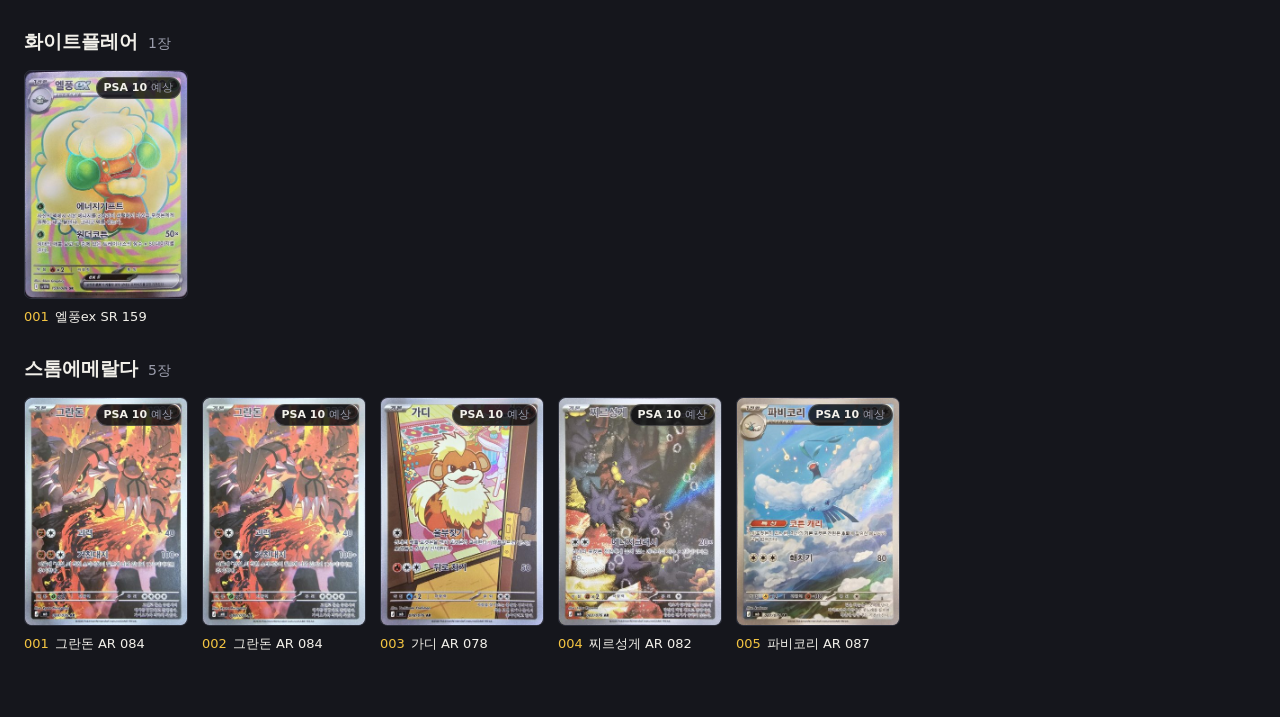
==== commit 4089f427: "내 박스 메뉴 추가: 가진 박스 8개(개수·미개봉·구성·정가 합계), 박스 데이터는 boxes.js로 옮겨 정가 표와 함께 씀 Co-Authored-By: Claude Opus 5" ====
--- a/index.html
+++ b/index.html
@@ -20,7 +20,10 @@
     <h1>카드 덱</h1>
     <div id="decks" class="deck-switch" role="group" aria-label="덱 고르기"></div>
     <p id="summary" class="summary"></p>
-    <a class="price-link" href="prices.html">박스 정가 보기</a>
+    <nav class="page-links" aria-label="다른 화면">
+      <a class="price-link" href="my-boxes.html">내 박스</a>
+      <a class="price-link" href="prices.html">박스 정가 보기</a>
+    </nav>
   </div>
   <div class="side-toggle" role="group" aria-label="보이는 면">
     <button type="button" data-side="front" aria-pressed="true">앞면</button>
@@ -60,6 +63,10 @@
         <svg class="ico" viewBox="0 0 24 24"><path d="M4 12a8 8 0 0 1 14-5.3M20 12a8 8 0 0 1-14 5.3M18 3v4h-4M6 21v-4h4"/></svg>
         <span>뒤집기</span>
       </button>
+      <button type="button" class="share-btn" id="share-btn">
+        <svg class="ico" viewBox="0 0 24 24"><path d="M10 14a4 4 0 0 0 5.7 0l3-3a4 4 0 0 0-5.7-5.7l-1 1M14 10a4 4 0 0 0-5.7 0l-3 3a4 4 0 0 0 5.7 5.7l1-1"/></svg>
+        <span>공유</span>
+      </button>
       <section class="centering" id="centering" aria-label="센터링"></section>
       <section class="inspect" id="inspect" aria-label="상세 감정"></section>
     </aside>
@@ -84,6 +91,7 @@
 
 <script src="cards.js"></script>
 <script src="locks.js"></script>
+<script src="share.js"></script>
 <script src="app.js"></script>
 <script>
 if ('serviceWorker' in navigator) navigator.serviceWorker.register('sw.js').catch(() => {});
--- a/style.css
+++ b/style.css
@@ -174,6 +174,11 @@
 .ctable tbody th { font-weight: 600; width: 3.5em; }
 .ctable tr.now th { color: var(--accent); }
 .ctable .low { display: block; color: var(--warn); font-size: 11px; }
+.ptable td { width: 30%; font-size: 13px; }
+.ptable tbody th { width: 5em; font-size: 13px; }
+.ptable .at { display: block; color: var(--muted); font-size: 11px; }
+.ptable .na { color: var(--muted); font-size: 12px; }
+.ptable td.worst .v { color: var(--accent); font-weight: 700; }
 .grades-title { margin: 16px 0 8px !important; }
 .grades { display: grid; grid-template-columns: 1fr 1fr; gap: 6px; margin: 0 0 10px; }
 .grade { background: var(--bg); border: 1px solid var(--line); border-radius: 8px; padding: 6px 10px; }
@@ -290,3 +295,17 @@
 /* 박스 정가 페이지 링크 */
 .price-link { display: inline-block; margin-top: 6px; padding: 4px 0; color: var(--accent); font-size: 14px; text-decoration: none; }
 .price-link:hover { text-decoration: underline; }
+.page-links { display: flex; flex-wrap: wrap; gap: 4px 16px; }
+
+/* 링크 복사 */
+.share-btn { display: inline-flex; align-items: center; gap: 6px; border: 1px solid var(--line); background: var(--panel); color: var(--ink); font-weight: 600; padding: 7px 16px; border-radius: 999px; margin-left: 6px; }
+.share-btn .ico { width: 18px; height: 18px; }
+.toast {
+  position: fixed; left: 50%; bottom: max(24px, env(safe-area-inset-bottom)); z-index: 50;
+  transform: translate(-50%, 12px); opacity: 0; pointer-events: none;
+  background: var(--ink); color: var(--bg); font-size: 14px; font-weight: 600;
+  padding: 10px 18px; border-radius: 999px; box-shadow: 0 8px 24px rgba(0,0,0,.45);
+  transition: opacity .2s, transform .2s;
+}
+.toast.show { opacity: 1; transform: translate(-50%, 0); }
+@media (prefers-reduced-motion: reduce) { .toast { transition: none; } }
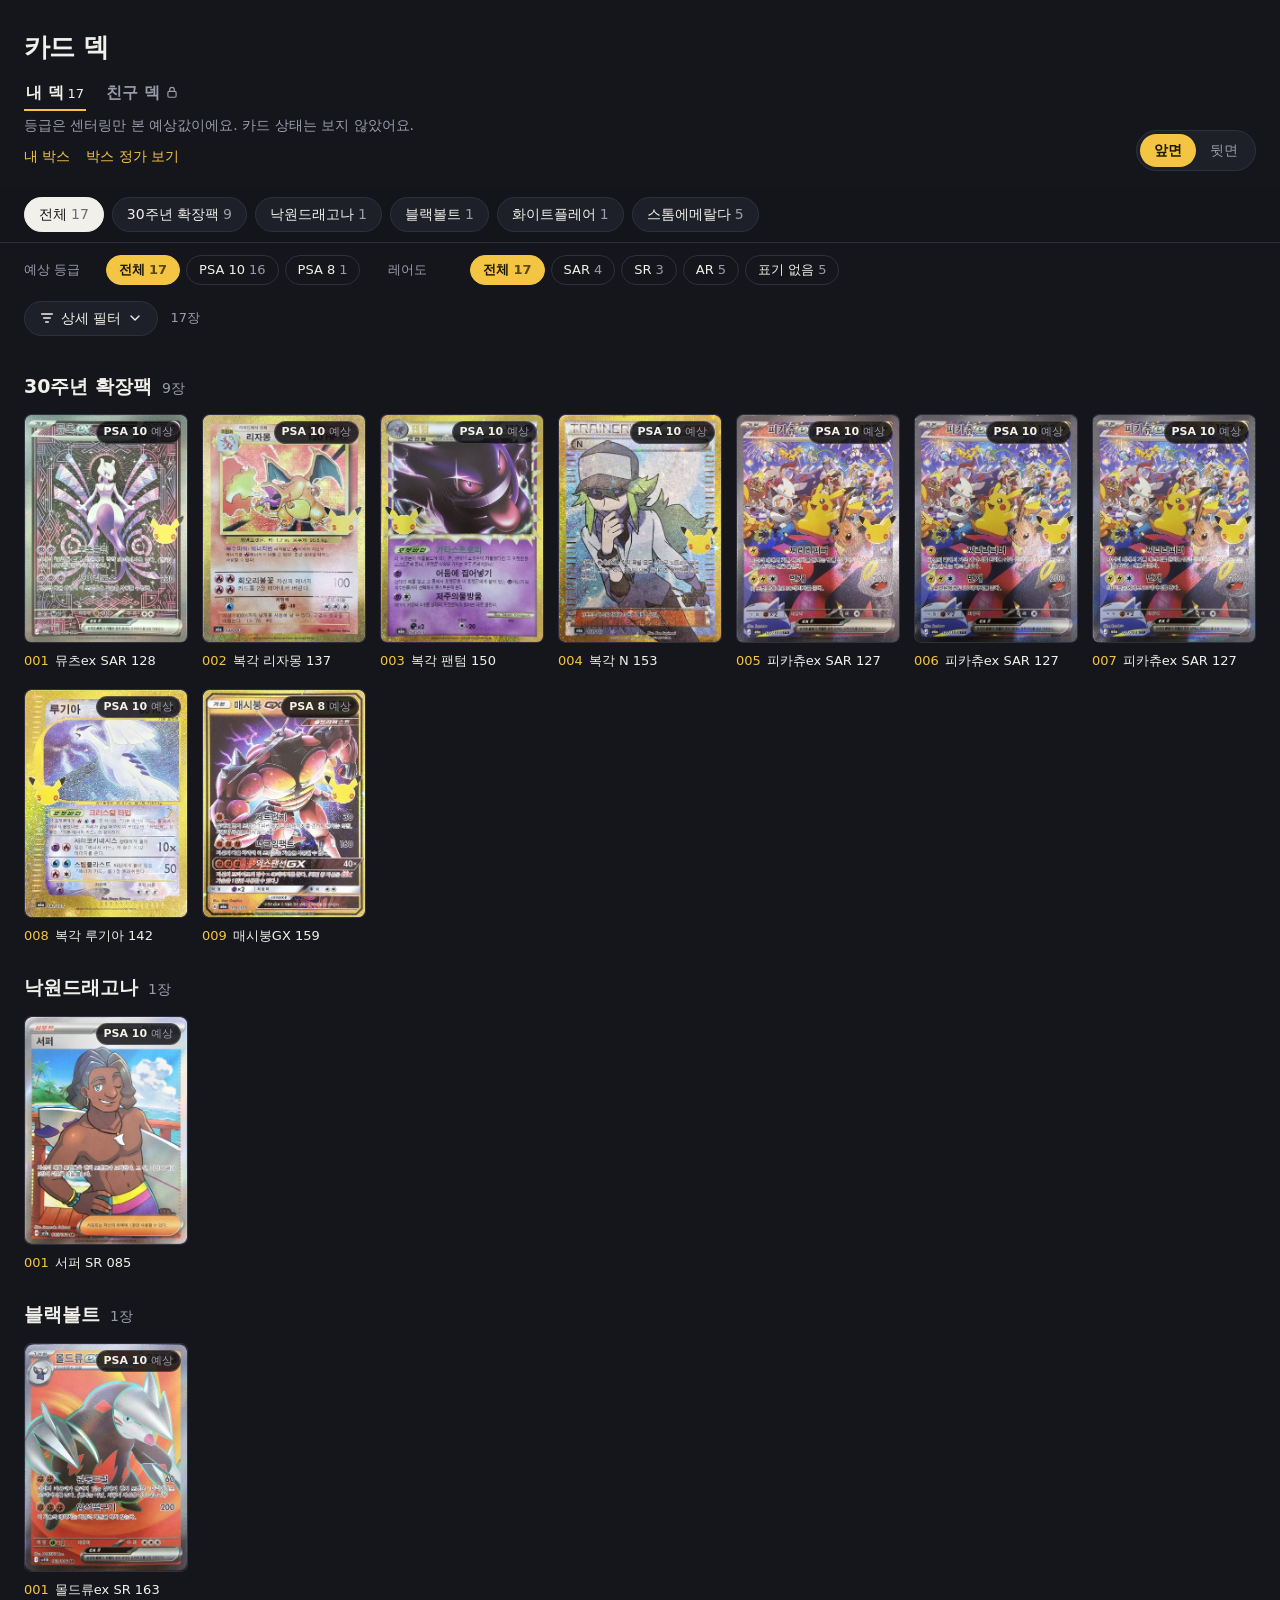
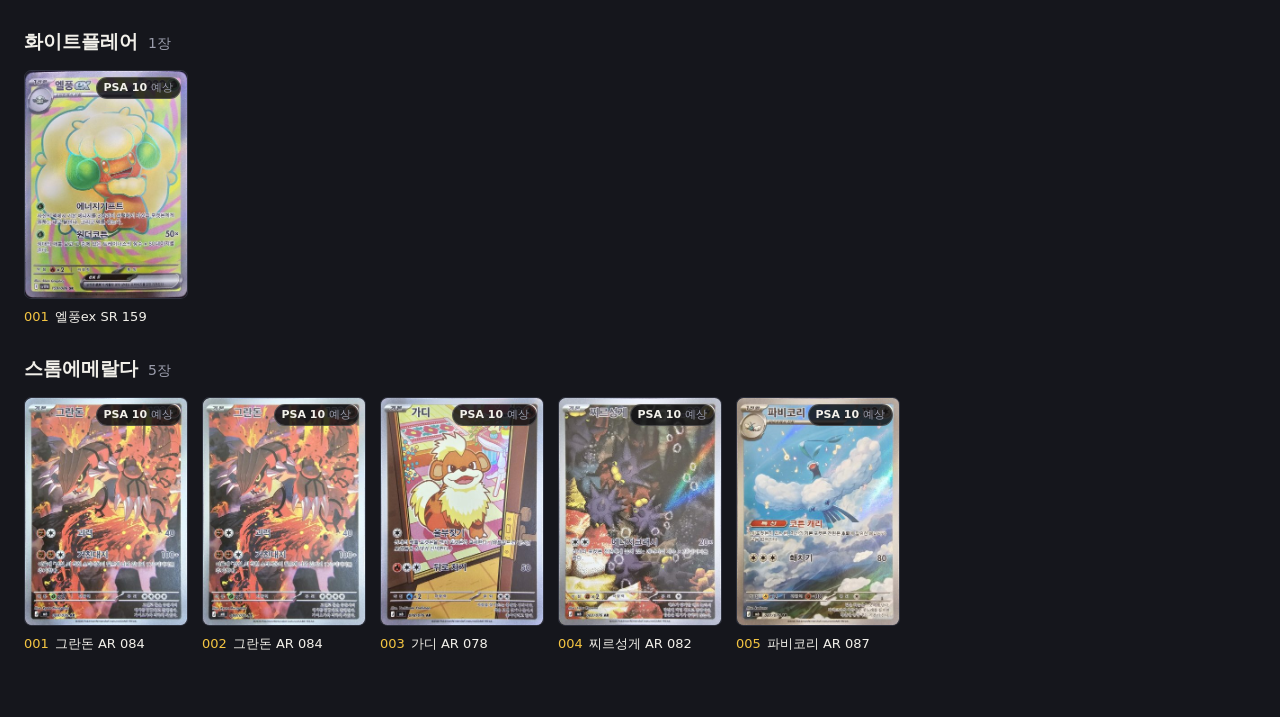
==== commit fa88f28c: "카드 상세 화면 개선, 피카츄ex SAR 127 세 장(005~007) 새 사진으로 교체 - 크게 보기: 이름 아래 결론 띠(PSA·BRG·흠 의심), 휴대폰 배경 불투명, 위치 " ====
--- a/index.html
+++ b/index.html
@@ -38,7 +38,7 @@
 
 <div id="viewer" class="viewer" hidden>
   <div class="viewer-backdrop" data-close></div>
-  <div class="viewer-body" role="dialog" aria-modal="true" aria-labelledby="viewer-name">
+  <div class="viewer-body" role="dialog" aria-modal="true" aria-labelledby="viewer-name" tabindex="-1">
     <button type="button" class="icon-btn close" data-close aria-label="닫기">
       <svg class="ico" viewBox="0 0 24 24"><path d="M6 6l12 12M18 6L6 18"/></svg>
     </button>
@@ -59,6 +59,8 @@
     <aside class="viewer-info">
       <p class="viewer-set" id="viewer-set"></p>
       <h2 id="viewer-name"></h2>
+      <div class="verdict" id="verdict"></div>
+      <div class="viewer-actions">
       <button type="button" class="flip-btn" id="flip-btn">
         <svg class="ico" viewBox="0 0 24 24"><path d="M4 12a8 8 0 0 1 14-5.3M20 12a8 8 0 0 1-14 5.3M18 3v4h-4M6 21v-4h4"/></svg>
         <span>뒤집기</span>
@@ -67,8 +69,10 @@
         <svg class="ico" viewBox="0 0 24 24"><path d="M10 14a4 4 0 0 0 5.7 0l3-3a4 4 0 0 0-5.7-5.7l-1 1M14 10a4 4 0 0 0-5.7 0l-3 3a4 4 0 0 0 5.7 5.7l1-1"/></svg>
         <span>공유</span>
       </button>
+      </div>
       <section class="centering" id="centering" aria-label="센터링"></section>
       <section class="inspect" id="inspect" aria-label="상세 감정"></section>
+      <p class="keys">←/→ 이전·다음 · F 뒤집기 · Esc 닫기</p>
     </aside>
   </div>
 </div>
@@ -83,10 +87,15 @@
       <p class="viewer-set" id="insp-set"></p>
       <h2 id="insp-title"></h2>
     </div>
-    <button type="button" class="mark-toggle" id="insp-toggle" aria-pressed="true">레드마크 표시</button>
+    <button type="button" class="mark-toggle" id="insp-toggle" aria-pressed="true" aria-label="카드 위 표시"><span class="sw" aria-hidden="true"></span><span class="lbl" aria-hidden="true">표시 켬</span></button>
   </header>
+  <div class="insp-legend">
+    <span class="lg"><svg viewBox="0 0 16 16" aria-hidden="true"><circle cx="8" cy="8" r="6" fill="none" stroke="var(--mark-red)" stroke-width="2"/></svg>흠 의심</span>
+    <span class="lg"><svg viewBox="0 0 16 16" aria-hidden="true"><circle cx="8" cy="8" r="6" fill="none" stroke="var(--mark-amber)" stroke-width="2" stroke-dasharray="3 2.2"/></svg>다시 찍어 볼 곳(조명 반사일 수 있음)</span>
+    <span class="lg-tip">목록을 누르면 확대해서 보여 주고 카드 위 표시가 깜빡여요.</span>
+  </div>
   <div class="insp-body" id="insp-body"></div>
-  <p class="cnote insp-note">등급이 아니라 사진으로 찾은 흠 의심 자리예요. 빨간 번호는 흠 의심, 주황 점선은 조명 반사일 수 있는 곳이에요. 목록을 누르면 카드 위 표시가 깜빡여요. 루페로 한 번 더 확인해 주세요.</p>
+  <p class="cnote insp-note">등급이 아니라 사진으로 찾은 흠 의심 자리예요. 루페로 한 번 더 확인해 주세요.</p>
 </div>
 
 <script src="cards.js"></script>
--- a/style.css
+++ b/style.css
@@ -12,6 +12,8 @@
   --chip-line: rgba(255, 255, 255, .18);
   --mark-red: #ef4444;
   --mark-amber: #f59e0b;
+  --mark-red-text: #f87171; /* 어두운 바탕 위 빨간 글자(대비 4.5 이상) */
+  --mark-red-solid: #dc2626; /* 흰 글자를 얹는 빨간 배지 */
   color-scheme: dark;
   --card-ratio: 63 / 88;
   --radius: 4.5% / 3.2%;
@@ -147,6 +149,7 @@
   gap: 28px; padding: 24px 72px; pointer-events: none;
 }
 .viewer-body > * { pointer-events: auto; }
+.viewer-body:focus { outline: none; }
 /* 오른쪽 설명이 길어져도 카드는 화면 가운데에 붙어 있게 */
 .stage { display: flex; align-items: center; gap: 16px; position: sticky; top: max(24px, calc(50vh - min(279px, 50vh - 32px))); }
 .flip { width: min(400px, calc((100vh - 64px) * 63 / 88)); width: min(400px, calc((100dvh - 64px) * 63 / 88)); aspect-ratio: var(--card-ratio); perspective: 1600px; cursor: pointer; flex: none; }
@@ -157,39 +160,52 @@
 .face { position: absolute; inset: 0; backface-visibility: hidden; border-radius: var(--radius); overflow: hidden; background: var(--panel); box-shadow: 0 20px 50px rgba(0,0,0,.6); }
 .face-back { transform: rotateY(180deg); }
 .viewer-info { width: 320px; flex: none; margin-top: max(0px, calc(50vh - min(279px, 50vh - 32px) - 24px)); padding-bottom: 24px; }
-.viewer-set { margin: 0; color: var(--muted); font-size: 13px; }
-.viewer-info h2 { margin: 2px 0 12px; font-size: 20px; }
+.viewer-set { margin: 0; color: var(--muted); font-size: 14px; }
+.viewer-set .pos { margin-left: 8px; padding-left: 8px; border-left: 1px solid var(--line); font-variant-numeric: tabular-nums; }
+.viewer-info h2 { margin: 2px 0 14px; font-size: 20px; line-height: 1.3; }
+/* 한 줄 결론: PSA · BRG · 흠 의심 */
+.verdict { display: flex; margin: 0 0 16px; border: 1px solid var(--line); border-radius: 12px; background: var(--panel); overflow: hidden; }
+.verdict[hidden] { display: none; }
+.vd { flex: 1; min-width: 0; padding: 10px 14px; text-align: left; }
+.vd + .vd { border-left: 1px solid var(--line); }
+.vl { display: block; font-size: 12px; color: var(--muted); }
+.vv { display: block; font-size: 20px; font-weight: 700; font-variant-numeric: tabular-nums; line-height: 1.3; white-space: nowrap; }
+.vn { margin-left: 6px; font-size: 12px; font-weight: 600; color: var(--accent); vertical-align: 2px; }
+.vd.bad .vv { color: var(--mark-red-text); }
+.vd.ok .vv { color: var(--ink); }
+.viewer-actions { display: flex; flex-wrap: wrap; gap: 8px; }
 .icon-btn { border: 1px solid var(--line); background: var(--panel); width: 44px; height: 44px; border-radius: 50%; display: grid; place-items: center; flex: none; }
 .icon-btn:disabled { opacity: .25; cursor: default; }
 .close { position: fixed; top: 16px; right: 16px; z-index: 2; }
-.flip-btn { display: inline-flex; align-items: center; gap: 6px; border: 0; background: var(--accent); color: var(--accent-ink); font-weight: 700; padding: 8px 16px; border-radius: 999px; }
+.flip-btn { display: inline-flex; align-items: center; gap: 6px; min-height: 44px; border: 0; background: var(--accent); color: var(--accent-ink); font-weight: 700; padding: 8px 18px; border-radius: 999px; }
 .flip-btn .ico { width: 18px; height: 18px; }
 
 /* 센터링 */
 .centering { margin-top: 20px; background: var(--panel); border: 1px solid var(--line); border-radius: 12px; padding: 16px; font-size: 14px; }
 .centering h3 { margin: 0 0 10px; font-size: 14px; color: var(--muted); font-weight: 600; }
+.ctable tr.now { background: color-mix(in srgb, var(--accent) 9%, transparent); }
 .ctable { width: 100%; border-collapse: collapse; font-variant-numeric: tabular-nums; }
 .ctable th, .ctable td { padding: 6px 4px; text-align: left; border-bottom: 1px solid var(--line); }
 .ctable thead th { color: var(--muted); font-weight: 500; font-size: 12px; }
 .ctable tbody th { font-weight: 600; width: 3.5em; }
 .ctable tr.now th { color: var(--accent); }
-.ctable .low { display: block; color: var(--warn); font-size: 11px; }
+.ctable .low { display: block; color: var(--muted); font-size: 12px; }
 .ptable td { width: 30%; font-size: 13px; }
 .ptable tbody th { width: 5em; font-size: 13px; }
-.ptable .at { display: block; color: var(--muted); font-size: 11px; }
+.ptable .at { display: block; color: var(--muted); font-size: 12px; }
 .ptable .na { color: var(--muted); font-size: 12px; }
 .ptable td.worst .v { color: var(--accent); font-weight: 700; }
 .grades-title { margin: 16px 0 8px !important; }
 .grades { display: grid; grid-template-columns: 1fr 1fr; gap: 6px; margin: 0 0 10px; }
 .grade { background: var(--bg); border: 1px solid var(--line); border-radius: 8px; padding: 6px 10px; }
-.grade .co { display: block; font-size: 11px; color: var(--muted); }
+.grade .co { display: block; font-size: 12px; color: var(--muted); }
 .grade .g { font-weight: 700; }
-.grade .edge { margin-left: 4px; font-size: 11px; color: var(--accent); font-weight: 600; }
-.grade .by { display: block; margin-top: 2px; font-size: 11px; color: var(--muted); }
+.grade .edge { margin-left: 4px; font-size: 12px; color: var(--accent); font-weight: 600; }
+.grade .by { display: block; margin-top: 2px; font-size: 12px; color: var(--muted); }
 .edges { margin: 0 0 12px; padding: 0; list-style: none; font-size: 12px; color: var(--muted); }
 .edges li { padding: 3px 0 3px 10px; text-indent: -10px; }
 .edges b { color: var(--accent); font-weight: 600; }
-.overlays { display: flex; gap: 12px; font-size: 13px; }
+.overlays { display: flex; gap: 16px; font-size: 14px; }
 .overlays a { color: var(--ink); text-underline-offset: 3px; display: inline-flex; align-items: center; min-height: 44px; }
 .cnote { margin: 10px 0 0; color: var(--muted); font-size: 12px; line-height: 1.6; }
 .centering.none { color: var(--muted); }
@@ -211,41 +227,74 @@
 .inspect { margin-top: 12px; background: var(--panel); border: 1px solid var(--line); border-radius: 12px; padding: 16px; font-size: 14px; text-align: left; }
 .inspect-head { display: flex; align-items: center; justify-content: space-between; gap: 8px; margin-bottom: 8px; }
 .inspect h3 { margin: 0; font-size: 14px; color: var(--muted); font-weight: 600; }
-.mark-toggle { position: relative; border: 1px solid var(--line); background: var(--bg); color: var(--muted); border-radius: 999px; padding: 4px 12px; font-size: 12px; }
-.mark-toggle::after { content: ""; position: absolute; inset: -8px -4px; }
-.mark-toggle[aria-pressed="true"] { border-color: var(--mark-red); color: var(--mark-red); }
+.mark-toggle { position: relative; display: inline-flex; align-items: center; gap: 8px; border: 1px solid var(--line); background: var(--panel); color: var(--muted); border-radius: 999px; padding: 6px 12px 6px 8px; font-size: 14px; flex: none; }
+.mark-toggle .sw { position: relative; width: 30px; height: 18px; border-radius: 999px; background: var(--line); transition: background .2s; }
+.mark-toggle .sw::after { content: ""; position: absolute; top: 2px; left: 2px; width: 14px; height: 14px; border-radius: 50%; background: var(--muted); transition: transform .2s cubic-bezier(.2,.8,.2,1), background .2s; }
+.mark-toggle::after { content: ""; position: absolute; inset: -6px -4px; }
+.mark-toggle[aria-pressed="true"] { color: var(--ink); }
+.mark-toggle[aria-pressed="true"] .sw { background: var(--accent); }
+.mark-toggle[aria-pressed="true"] .sw::after { transform: translateX(12px); background: var(--accent-ink); }
 .inspect h4 { margin: 12px 0 6px; font-size: 13px; font-weight: 600; }
 .inspect h4 .cnt { color: var(--muted); font-weight: 400; margin-left: 6px; }
 .mlist { list-style: none; margin: 0; padding: 0; display: grid; gap: 2px; }
-.mlist button { all: unset; box-sizing: border-box; display: flex; gap: 8px; align-items: flex-start; width: 100%; min-height: 44px; padding: 10px 8px; border-radius: 8px; cursor: pointer; font-size: 13px; line-height: 1.45; }
+.mlist button { all: unset; box-sizing: border-box; display: flex; gap: 10px; align-items: flex-start; width: 100%; min-height: 44px; padding: 10px 8px; border-radius: 8px; cursor: pointer; font-size: 14px; line-height: 1.5; }
+.mlist button[aria-current] { background: var(--panel); box-shadow: inset 0 0 0 1px var(--line); }
 .mlist button:hover { background: var(--bg); }
 .mlist button:focus-visible { outline: 2px solid var(--accent); outline-offset: 1px; }
-.mlist .no { flex: none; min-width: 24px; height: 20px; padding: 0 5px; border-radius: 999px; display: grid; place-items: center; font-size: 11px; font-weight: 700; color: #fff; font-variant-numeric: tabular-nums; }
-.mlist .find .no { background: var(--mark-red); }
-.mlist .sus .no { background: var(--mark-amber); color: #1b1200; }
-.inspect .none-line { margin: 4px 0 0; color: var(--muted); font-size: 13px; }
-.inspect .sum { margin: 0 0 12px; font-size: 13px; }
-.inspect .sum b { color: var(--mark-red); }
-.open-insp { display: inline-flex; align-items: center; gap: 6px; min-height: 44px; border: 1px solid var(--mark-red); background: transparent; color: var(--ink); font-weight: 600; padding: 8px 16px; border-radius: 999px; }
-.open-insp:hover { background: color-mix(in srgb, var(--mark-red) 14%, transparent); }
+.mlist .no, .zoom-cap .no { flex: none; min-width: 26px; height: 22px; padding: 0 6px; border-radius: 999px; display: grid; place-items: center; font-size: 12px; font-weight: 700; color: #fff; font-variant-numeric: tabular-nums; }
+.mlist .find .no, .zoom-cap .no.find { background: var(--mark-red-solid); }
+.mlist .sus .no, .zoom-cap .no.sus { background: var(--mark-amber); color: #1b1200; }
+.inspect .none-line, .iface .none-line { margin: 4px 0 0; color: var(--muted); font-size: 14px; }
+.inspect .sum { margin: 0 0 4px; font-size: 14px; }
+.inspect .sum b { color: var(--mark-red-text); }
+.inspect .retake { margin: 0 0 12px; font-size: 12px; color: var(--muted); }
+.open-insp { display: inline-flex; align-items: center; gap: 6px; min-height: 44px; margin-top: 8px; border: 1px solid var(--line); background: var(--bg); color: var(--ink); font-weight: 600; padding: 8px 18px; border-radius: 999px; }
+.open-insp:hover { border-color: var(--muted); }
+.keys { margin: 16px 0 0; font-size: 12px; color: var(--muted); }
+@media (hover: none) { .keys { display: none; } }
 .open-insp .ico { width: 16px; height: 16px; }
 
 /* 상세 감정 화면 (크게 보기와 따로) */
-.inspector { position: fixed; inset: 0; z-index: 30; overflow-y: auto; background: var(--bg); }
+.inspector { position: fixed; inset: 0; z-index: 30; overflow-y: auto; overflow-x: hidden; background: var(--bg); }
 .inspector[hidden] { display: none; }
 .insp-bar { position: sticky; top: 0; z-index: 2; display: flex; align-items: center; gap: 16px; padding: 12px 24px;
   background: color-mix(in srgb, var(--bg) 92%, transparent); backdrop-filter: blur(8px); border-bottom: 1px solid var(--line); }
-.back-btn { position: relative; display: inline-flex; align-items: center; gap: 4px; border: 1px solid var(--line); background: var(--panel); border-radius: 999px; padding: 8px 14px 8px 10px; flex: none; }
+.back-btn { position: relative; display: inline-flex; align-items: center; gap: 4px; min-height: 44px; border: 1px solid var(--line); background: var(--panel); border-radius: 999px; padding: 8px 14px 8px 10px; flex: none; }
 .back-btn::after { content: ""; position: absolute; inset: -4px 0; }
 .insp-title { flex: 1; min-width: 0; }
-.insp-title h2 { margin: 0; font-size: 18px; overflow: hidden; text-overflow: ellipsis; white-space: nowrap; }
+.insp-title .viewer-set { overflow: hidden; text-overflow: ellipsis; white-space: nowrap; font-size: 12px; }
+.insp-title h2 { margin: 0; font-size: 20px; line-height: 1.3; overflow: hidden; text-overflow: ellipsis; white-space: nowrap; }
+.insp-legend { max-width: 1120px; margin: 0 auto; padding: 16px 24px 0; display: flex; flex-wrap: wrap; align-items: center; gap: 6px 20px; font-size: 14px; }
+.insp-legend .lg { display: inline-flex; align-items: center; gap: 6px; }
+.insp-legend svg { width: 16px; height: 16px; flex: none; }
+.insp-legend .lg-tip { color: var(--muted); font-size: 12px; }
 .insp-body { max-width: 1120px; margin: 0 auto; padding: 24px; display: grid; grid-template-columns: 1fr 1fr; gap: 32px; }
 .iface h3 { margin: 0 0 12px; font-size: 16px; }
-.iface h3 .cnt { color: var(--muted); font-weight: 400; font-size: 13px; margin-left: 8px; }
-.ifig { position: relative; width: min(100%, 480px); aspect-ratio: var(--card-ratio); border-radius: var(--radius); overflow: hidden; background: var(--panel); box-shadow: 0 16px 40px rgba(0,0,0,.5); margin: 0 0 16px; }
-.ifig img { width: 100%; height: 100%; object-fit: cover; display: block; }
-.iface .mlist { max-width: 480px; }
-.iface .cnote { max-width: 480px; }
+.iface { display: flex; flex-direction: column; min-width: 0; }
+.iface h3 .cnt { color: var(--muted); font-weight: 400; font-size: 14px; margin-left: 8px; }
+/* 표시 원이 카드 밖으로 나가도 잘리지 않게: 사진만 둥글게 자르고 그림층은 밖으로 */
+.ifig { position: relative; width: min(100%, 480px); aspect-ratio: var(--card-ratio); margin: 0 0 16px; }
+.ifig-img { position: absolute; inset: 0; border-radius: var(--radius); overflow: hidden; background: var(--panel); box-shadow: 0 16px 40px rgba(0,0,0,.5); }
+.ifig-img img { width: 100%; height: 100%; object-fit: cover; display: block; }
+.iface .mlist, .iface .cnote, .zoom, .sus-group { max-width: 480px; }
+/* 확대 보기 */
+.zoom { display: flex; gap: 14px; align-items: flex-start; margin: 12px 0 0; padding: 12px; background: var(--panel); border: 1px solid var(--line); border-radius: 12px; }
+.zoom[hidden] { display: none; }
+.zoom-view { position: relative; flex: none; width: 200px; height: 200px; border-radius: 8px; background-color: var(--bg); background-repeat: no-repeat; image-rendering: auto; }
+.zoom-ring { position: absolute; left: 50%; top: 50%; transform: translate(-50%, -50%); border-radius: 50%; border: 2px solid var(--mark-red); box-shadow: 0 0 0 1px rgba(0,0,0,.6); pointer-events: none; }
+.zoom-ring.sus { border-color: var(--mark-amber); border-style: dashed; }
+.zoom-cap { margin: 0; display: flex; gap: 10px; align-items: flex-start; font-size: 14px; line-height: 1.5; min-width: 0; }
+/* 다시 찍어 볼 곳(반사 의심) 묶음 */
+.sus-group { margin: 16px 0 0; border-top: 1px solid var(--line); }
+.sus-group summary { display: flex; flex-wrap: wrap; align-items: baseline; gap: 4px 10px; min-height: 44px; padding: 12px 8px; cursor: pointer; list-style: none; border-radius: 8px; }
+.sus-group summary::-webkit-details-marker { display: none; }
+.sus-group summary::before { content: ""; width: 7px; height: 7px; border-right: 2px solid var(--muted); border-bottom: 2px solid var(--muted); transform: rotate(-45deg); align-self: center; transition: transform .2s; margin-right: 4px; }
+.sus-group[open] summary::before { transform: rotate(45deg); }
+.sus-group summary:hover { background: var(--panel); }
+.sus-group summary:focus-visible { outline: 2px solid var(--accent); outline-offset: 1px; }
+.sus-group .st { font-weight: 600; font-size: 14px; }
+.sus-group .ss { color: var(--muted); font-size: 12px; }
+.sus-advice { margin: 0 8px 8px; color: var(--muted); font-size: 12px; line-height: 1.6; }
 .insp-note { max-width: 1120px; margin: 0 auto; padding: 0 24px 40px; }
 
 /* 덱 썸네일의 등급 표시 */
@@ -259,7 +308,10 @@
   .inspect-head { justify-content: flex-start; }
   .flip { width: min(calc(100vw - 128px), 360px); }
   .viewer-info { width: min(100%, 420px); text-align: center; margin-top: 0; }
+  .viewer-actions { justify-content: center; }
   .centering { text-align: left; }
+  /* 뒤 덱 글자가 비치지 않게 */
+  .viewer-backdrop { background: var(--bg); }
 }
 @media (max-width: 860px) {
   .insp-body { grid-template-columns: 1fr; padding: 16px; gap: 28px; }
@@ -267,6 +319,13 @@
   .insp-bar { padding: 10px 16px; gap: 10px; }
   .insp-title h2 { font-size: 16px; }
   .insp-note { padding: 0 16px 32px; }
+  .insp-legend { padding: 12px 16px 0; gap: 4px 16px; }
+  .iface.first { order: -1; }
+  .iface .mlist, .iface .cnote, .zoom, .sus-group { max-width: 420px; margin-inline: auto; width: 100%; }
+}
+@media (max-width: 420px) {
+  .zoom { flex-direction: column; align-items: center; }
+  .zoom-view { width: 200px; }
 }
 @media (max-width: 600px) {
   .top { padding: 20px 16px 12px; }
@@ -290,6 +349,7 @@
   .ftoggle .chev { transition: none; }
   .flip-inner, .thumb { transition: none; }
   .mark.pulse .ring { animation: none; stroke-width: .8; }
+  .mark-toggle .sw, .mark-toggle .sw::after, .sus-group summary::before { transition: none; }
 }
 
 /* 박스 정가 페이지 링크 */
@@ -298,7 +358,7 @@
 .page-links { display: flex; flex-wrap: wrap; gap: 4px 16px; }
 
 /* 링크 복사 */
-.share-btn { display: inline-flex; align-items: center; gap: 6px; border: 1px solid var(--line); background: var(--panel); color: var(--ink); font-weight: 600; padding: 7px 16px; border-radius: 999px; margin-left: 6px; }
+.share-btn { display: inline-flex; align-items: center; gap: 6px; min-height: 44px; border: 1px solid var(--line); background: var(--panel); color: var(--ink); font-weight: 600; padding: 8px 18px; border-radius: 999px; }
 .share-btn .ico { width: 18px; height: 18px; }
 .toast {
   position: fixed; left: 50%; bottom: max(24px, env(safe-area-inset-bottom)); z-index: 50;
